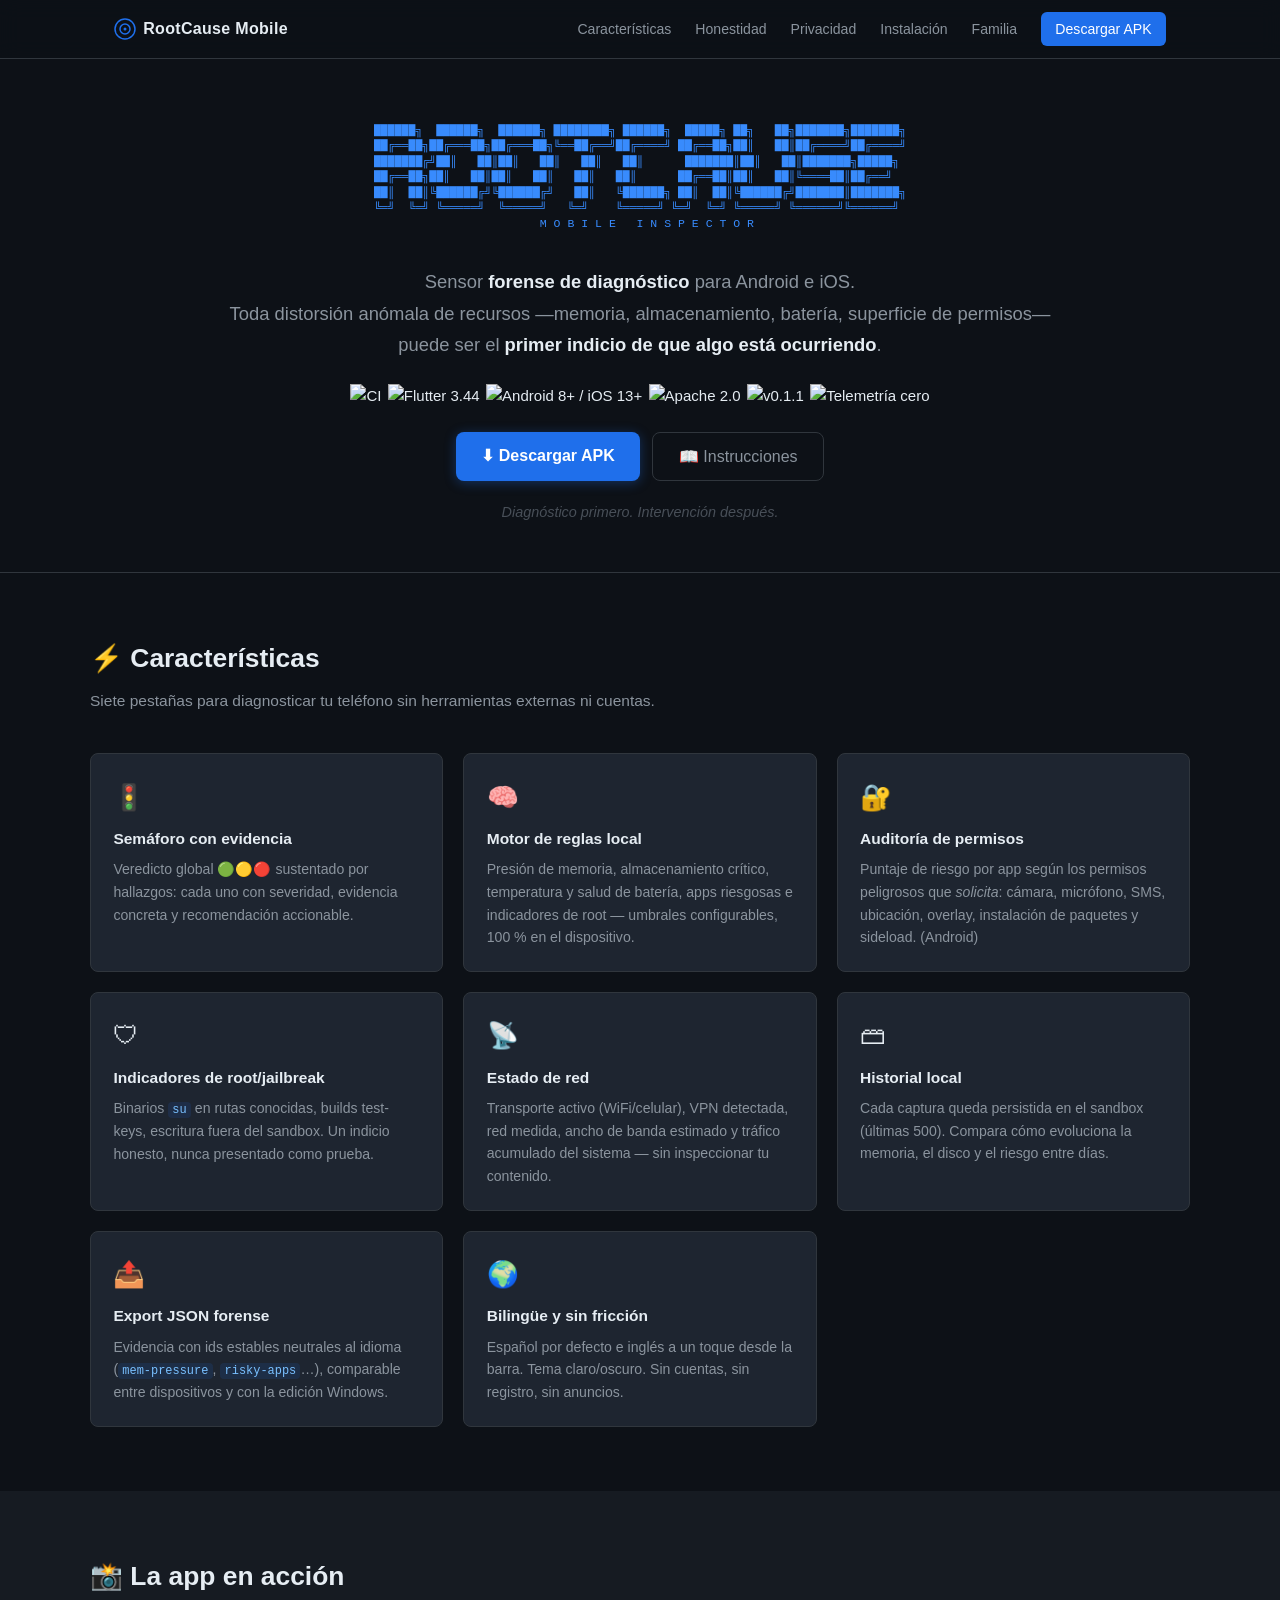
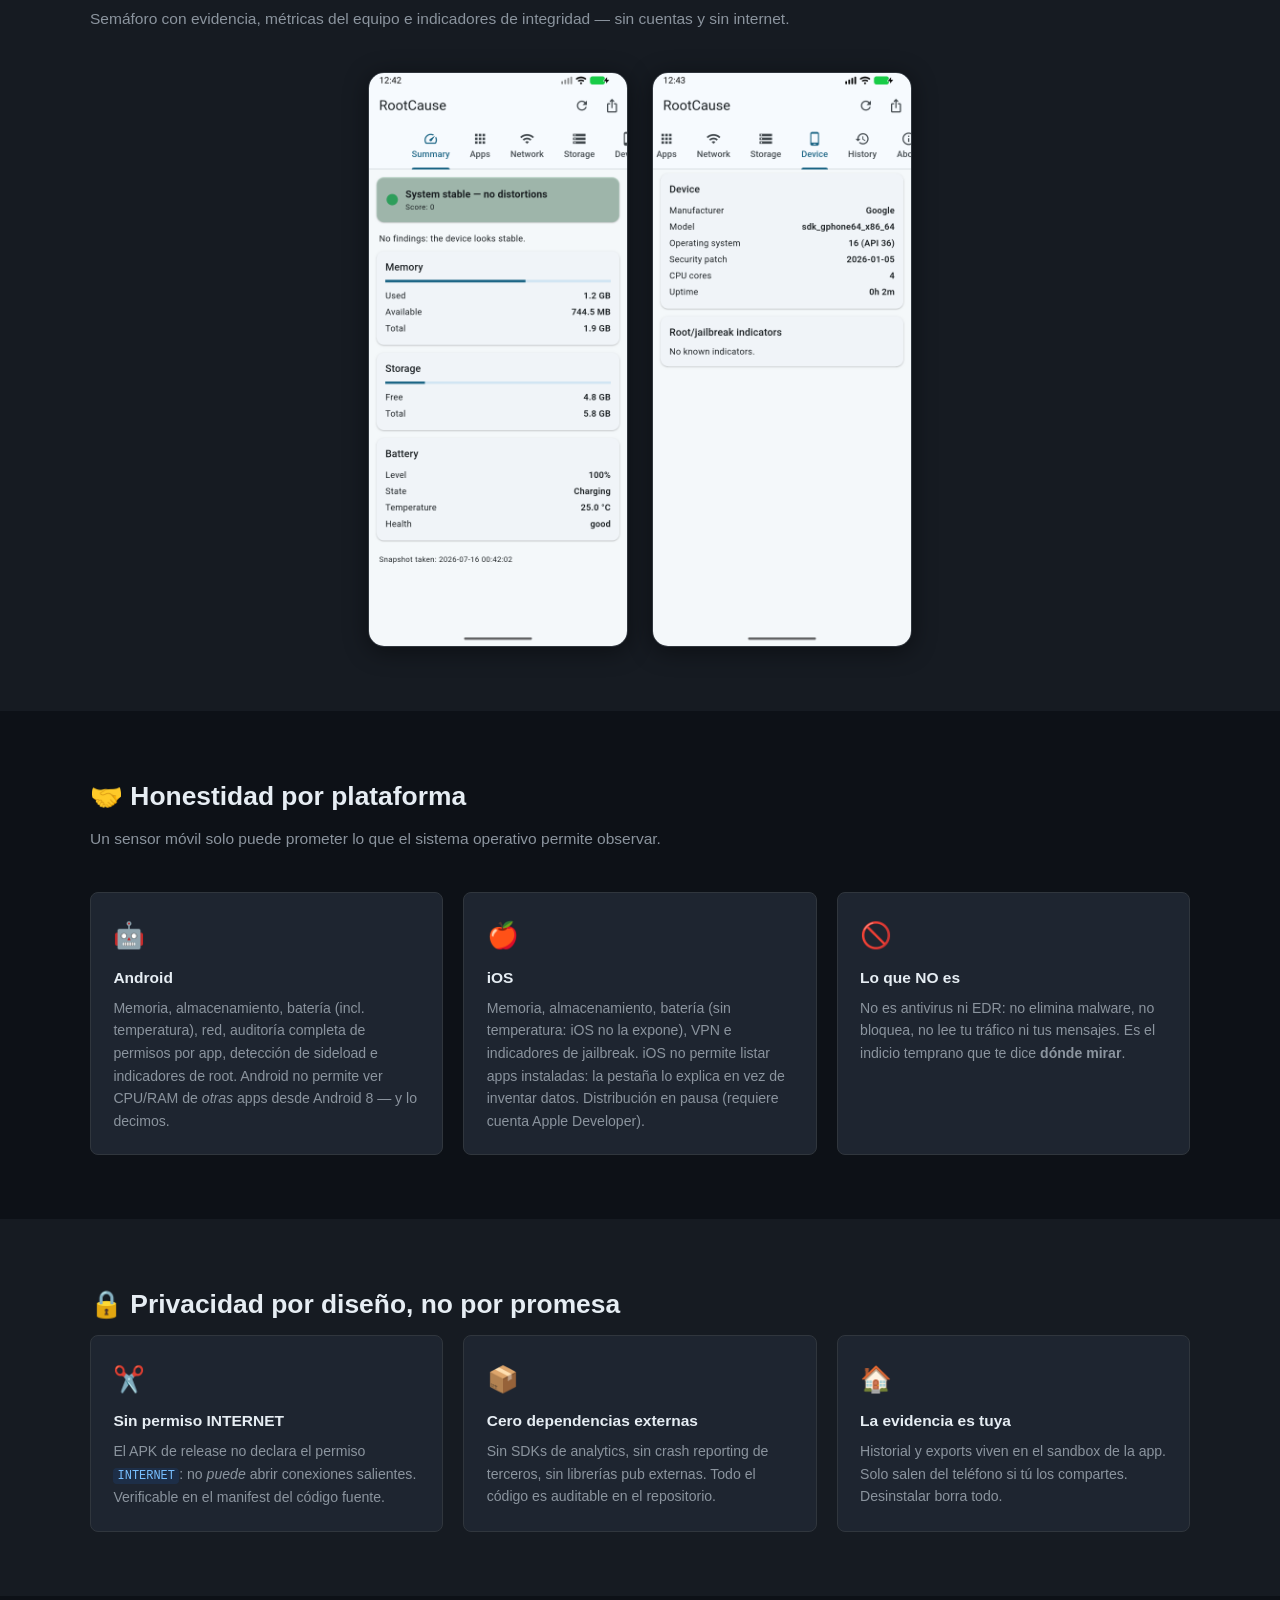
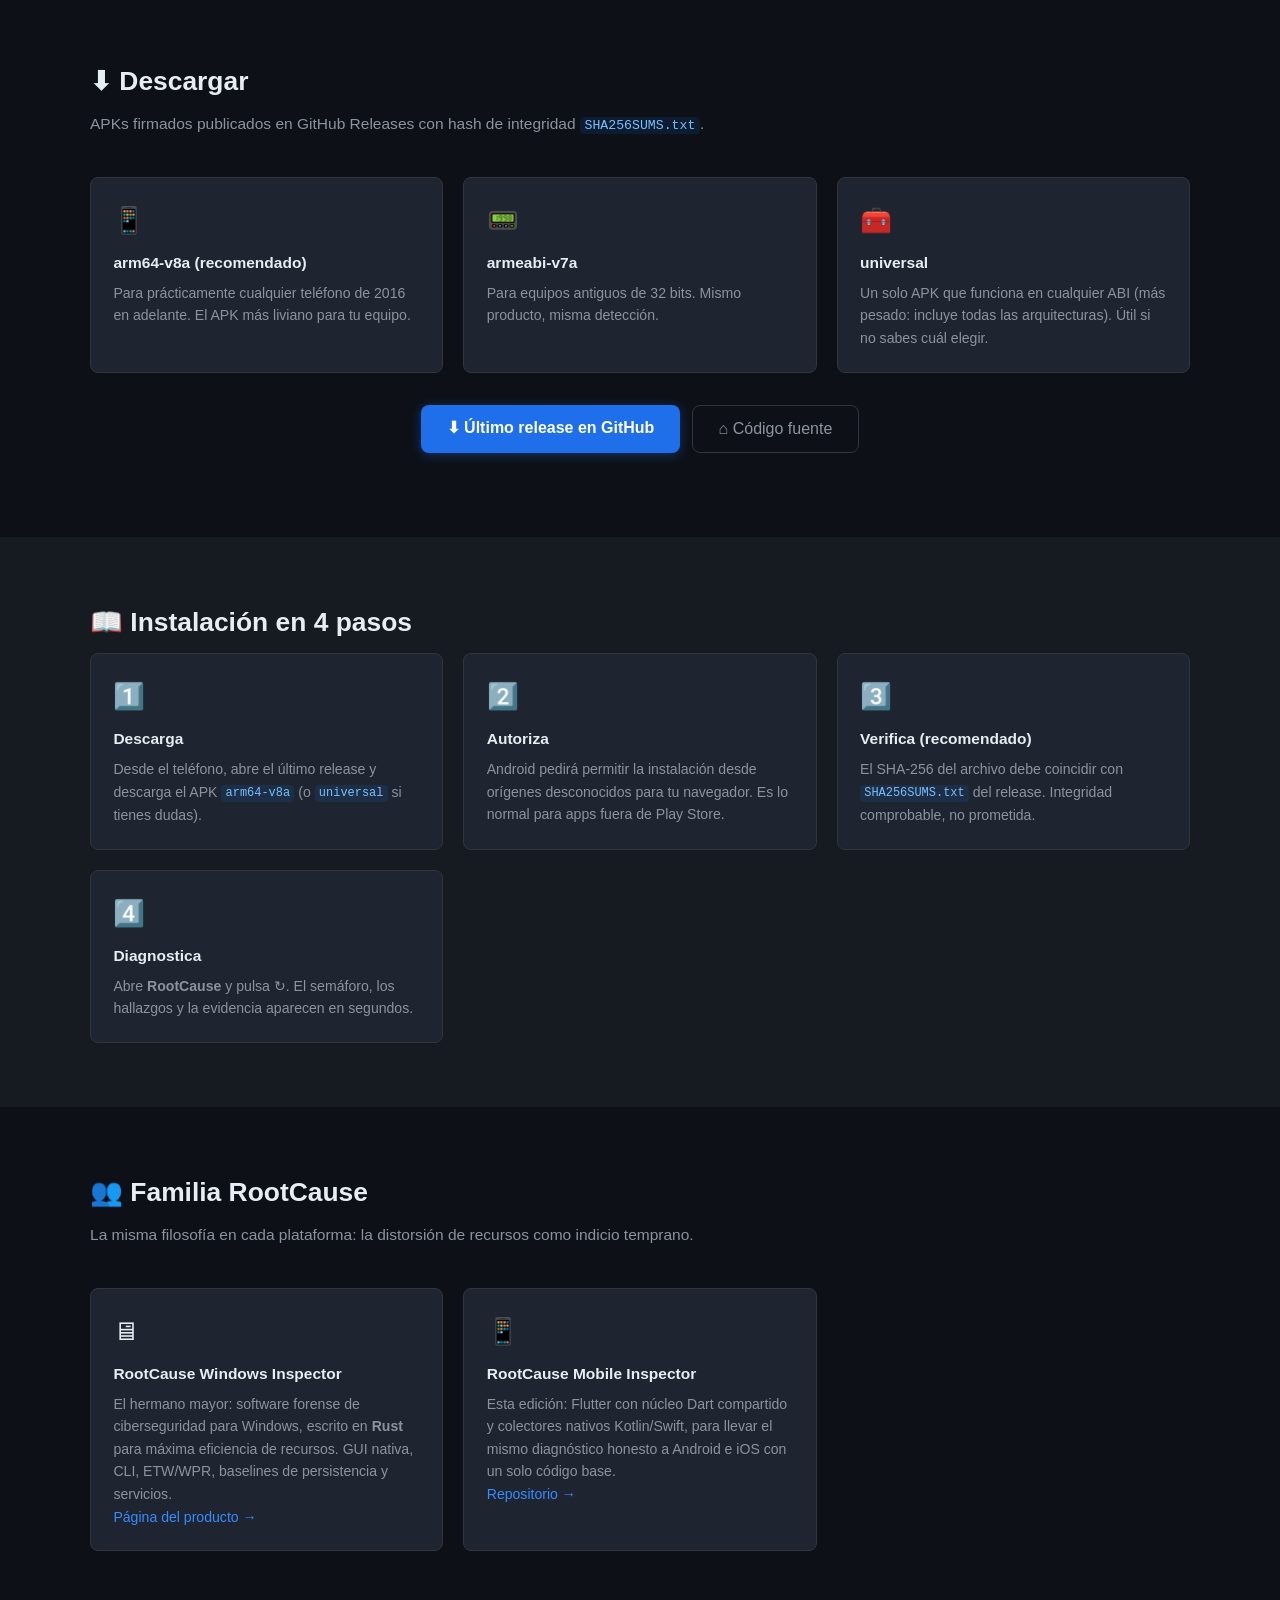
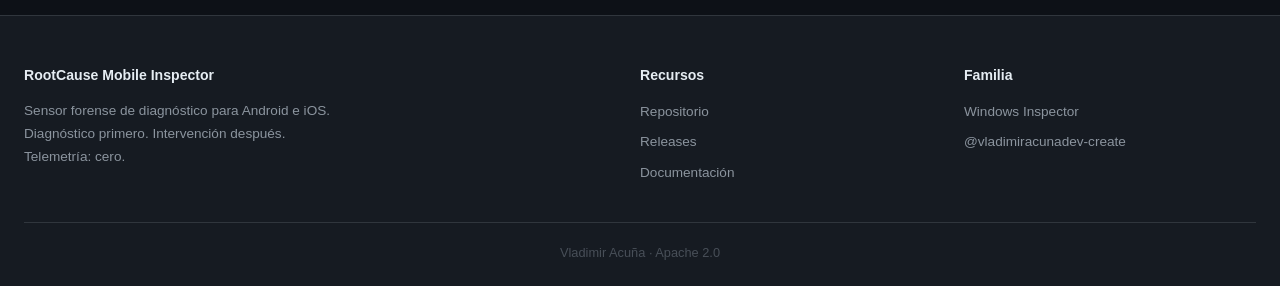
==== landing/index.html @ 504ec708 "Español por defecto con toggle de idioma persistente La app ya no sigue el locale del sistema: arran" ====
<!DOCTYPE html>
<html lang="es">

<head>
  <meta charset="UTF-8" />
  <meta name="viewport" content="width=device-width, initial-scale=1.0" />
  <meta name="description"
    content="RootCause Mobile Inspector — sensor forense de diagnóstico para Android e iOS (Flutter). Toda distorsión anómala de recursos (memoria, almacenamiento, batería, superficie de permisos) puede ser el primer indicio de una amenaza. Telemetría: cero." />
  <meta property="og:title" content="RootCause Mobile Inspector — sensor forense para Android e iOS" />
  <meta property="og:description"
    content="El indicio temprano de que algo ocurre en tu teléfono. Motor de reglas local, auditoría de permisos, evidencia exportable. Telemetría: cero." />
  <meta property="og:type" content="website" />
  <title>RootCause Mobile Inspector</title>
  <link rel="icon" type="image/svg+xml" href="assets/favicon.svg" />
  <link rel="stylesheet" href="assets/style.css" />
</head>

<body>

  <!-- ═══════════════════════════════  NAV  ═══════════════════════════════ -->
  <header class="nav">
    <div class="nav-inner">
      <span class="nav-logo">
        <svg width="22" height="22" viewBox="0 0 22 22" fill="none" aria-hidden="true">
          <circle cx="11" cy="11" r="10" stroke="#1f6feb" stroke-width="1.5" />
          <circle cx="11" cy="11" r="5" stroke="#1f6feb" stroke-width="1.5" />
          <circle cx="11" cy="11" r="1.5" fill="#1f6feb" />
        </svg>
        RootCause Mobile
      </span>
      <nav class="nav-links">
        <a href="#features">Características</a>
        <a href="#honesty">Honestidad</a>
        <a href="#privacy">Privacidad</a>
        <a href="#install">Instalación</a>
        <a href="#family">Familia</a>
        <a href="#download" class="btn-nav">Descargar APK</a>
      </nav>
    </div>
  </header>

  <!-- ═══════════════════════════════  HERO  ══════════════════════════════ -->
  <section class="hero">
    <div class="hero-inner">
      <div class="ascii-block">
        <pre>
██████╗  ██████╗  ██████╗ ████████╗ ██████╗  █████╗ ██╗   ██╗███████╗███████╗
██╔══██╗██╔═══██╗██╔═══██╗╚══██╔══╝██╔════╝ ██╔══██╗██║   ██║██╔════╝██╔════╝
███████╔╝██║   ██║██║   ██║   ██║   ██║      ███████║██║   ██║███████╗█████╗
██╔══██╗██║   ██║██║   ██║   ██║   ██║      ██╔══██║██║   ██║╚════██║██╔══╝
██║  ██║╚██████╔╝╚██████╔╝   ██║   ╚██████╗ ██║  ██║╚██████╔╝███████║███████╗
╚═╝  ╚═╝ ╚═════╝  ╚═════╝   ╚═╝    ╚═════╝ ╚═╝  ╚═╝ ╚═════╝ ╚══════╝╚══════╝
                        M O B I L E   I N S P E C T O R
</pre>
      </div>

      <p class="hero-sub">
        Sensor <strong>forense de diagnóstico</strong> para Android e iOS.<br />
        Toda distorsión anómala de recursos —memoria, almacenamiento, batería, superficie de permisos—<br />
        puede ser el <strong>primer indicio de que algo está ocurriendo</strong>.
      </p>

      <div class="badges">
        <img src="https://github.com/vladimiracunadev-create/rootcause-mobile-inspector/actions/workflows/ci.yml/badge.svg" alt="CI" />
        <img src="https://img.shields.io/badge/Flutter-3.44-blue.svg" alt="Flutter 3.44" />
        <img src="https://img.shields.io/badge/platform-Android%208%2B%20%7C%20iOS%2013%2B-lightgrey.svg" alt="Android 8+ / iOS 13+" />
        <img src="https://img.shields.io/badge/License-Apache%202.0-blue.svg" alt="Apache 2.0" />
        <img src="https://img.shields.io/badge/versión-0.1.1-brightgreen.svg" alt="v0.1.1" />
        <img src="https://img.shields.io/badge/telemetría-cero-success.svg" alt="Telemetría cero" />
      </div>

      <div class="hero-cta">
        <a href="#download" class="btn-primary">⬇ Descargar APK</a>
        <a href="#install" class="btn-ghost">📖 Instrucciones</a>
      </div>

      <p class="hero-tagline"><em>Diagnóstico primero. Intervención después.</em></p>
    </div>
  </section>

  <!-- ═══════════════════════════════  FEATURES  ══════════════════════════ -->
  <section id="features" class="section">
    <div class="container">
      <h2 class="section-title">⚡ Características</h2>
      <p class="section-sub">Siete pestañas para diagnosticar tu teléfono sin herramientas externas ni cuentas.</p>

      <div class="feature-grid">

        <div class="feature-card">
          <div class="feature-icon">🚦</div>
          <h3>Semáforo con evidencia</h3>
          <p>Veredicto global 🟢🟡🔴 sustentado por hallazgos: cada uno con severidad, evidencia concreta y
            recomendación accionable.</p>
        </div>

        <div class="feature-card">
          <div class="feature-icon">🧠</div>
          <h3>Motor de reglas local</h3>
          <p>Presión de memoria, almacenamiento crítico, temperatura y salud de batería, apps riesgosas e indicadores
            de root — umbrales configurables, 100 % en el dispositivo.</p>
        </div>

        <div class="feature-card">
          <div class="feature-icon">🔐</div>
          <h3>Auditoría de permisos</h3>
          <p>Puntaje de riesgo por app según los permisos peligrosos que <em>solicita</em>: cámara, micrófono, SMS,
            ubicación, overlay, instalación de paquetes y sideload. (Android)</p>
        </div>

        <div class="feature-card">
          <div class="feature-icon">🛡</div>
          <h3>Indicadores de root/jailbreak</h3>
          <p>Binarios <code>su</code> en rutas conocidas, builds test-keys, escritura fuera del sandbox. Un indicio
            honesto, nunca presentado como prueba.</p>
        </div>

        <div class="feature-card">
          <div class="feature-icon">📡</div>
          <h3>Estado de red</h3>
          <p>Transporte activo (WiFi/celular), VPN detectada, red medida, ancho de banda estimado y tráfico acumulado
            del sistema — sin inspeccionar tu contenido.</p>
        </div>

        <div class="feature-card">
          <div class="feature-icon">🗃</div>
          <h3>Historial local</h3>
          <p>Cada captura queda persistida en el sandbox (últimas 500). Compara cómo evoluciona la memoria, el disco y
            el riesgo entre días.</p>
        </div>

        <div class="feature-card">
          <div class="feature-icon">📤</div>
          <h3>Export JSON forense</h3>
          <p>Evidencia con ids estables neutrales al idioma (<code>mem-pressure</code>, <code>risky-apps</code>…),
            comparable entre dispositivos y con la edición Windows.</p>
        </div>

        <div class="feature-card">
          <div class="feature-icon">🌍</div>
          <h3>Bilingüe y sin fricción</h3>
          <p>Español por defecto e inglés a un toque desde la barra. Tema claro/oscuro. Sin cuentas, sin registro, sin anuncios.</p>
        </div>

      </div>
    </div>
  </section>

  <!-- ═══════════════════════════════  SCREENSHOTS  ═══════════════════════ -->
  <section id="screens" class="section section-alt">
    <div class="container">
      <h2 class="section-title">📸 La app en acción</h2>
      <p class="section-sub">Semáforo con evidencia, métricas del equipo e indicadores de integridad — sin cuentas y
        sin internet.</p>
      <div style="display:flex; gap:1.5rem; justify-content:center; flex-wrap:wrap;">
        <img src="assets/resumen.png" alt="Pestaña Resumen: semáforo verde, memoria, almacenamiento y batería"
          style="width:260px; max-width:90vw; border-radius:16px; border:1px solid var(--border); box-shadow:var(--shadow);" />
        <img src="assets/dispositivo.png"
          alt="Pestaña Dispositivo: hardware, parche de seguridad e indicadores de root"
          style="width:260px; max-width:90vw; border-radius:16px; border:1px solid var(--border); box-shadow:var(--shadow);" />
      </div>
    </div>
  </section>

  <!-- ═══════════════════════════════  HONESTY  ═══════════════════════════ -->
  <section id="honesty" class="section">
    <div class="container">
      <h2 class="section-title">🤝 Honestidad por plataforma</h2>
      <p class="section-sub">Un sensor móvil solo puede prometer lo que el sistema operativo permite observar.</p>

      <div class="feature-grid">
        <div class="feature-card">
          <div class="feature-icon">🤖</div>
          <h3>Android</h3>
          <p>Memoria, almacenamiento, batería (incl. temperatura), red, auditoría completa de permisos por app,
            detección de sideload e indicadores de root. Android no permite ver CPU/RAM de <em>otras</em> apps desde
            Android 8 — y lo decimos.</p>
        </div>
        <div class="feature-card">
          <div class="feature-icon">🍎</div>
          <h3>iOS</h3>
          <p>Memoria, almacenamiento, batería (sin temperatura: iOS no la expone), VPN e indicadores de jailbreak. iOS
            no permite listar apps instaladas: la pestaña lo explica en vez de inventar datos. Distribución en pausa
            (requiere cuenta Apple Developer).</p>
        </div>
        <div class="feature-card">
          <div class="feature-icon">🚫</div>
          <h3>Lo que NO es</h3>
          <p>No es antivirus ni EDR: no elimina malware, no bloquea, no lee tu tráfico ni tus mensajes. Es el indicio
            temprano que te dice <strong>dónde mirar</strong>.</p>
        </div>
      </div>
    </div>
  </section>

  <!-- ═══════════════════════════════  PRIVACY  ═══════════════════════════ -->
  <section id="privacy" class="section section-alt">
    <div class="container">
      <h2 class="section-title">🔒 Privacidad por diseño, no por promesa</h2>
      <div class="feature-grid">
        <div class="feature-card">
          <div class="feature-icon">✂️</div>
          <h3>Sin permiso INTERNET</h3>
          <p>El APK de release no declara el permiso <code>INTERNET</code>: no <em>puede</em> abrir conexiones
            salientes. Verificable en el manifest del código fuente.</p>
        </div>
        <div class="feature-card">
          <div class="feature-icon">📦</div>
          <h3>Cero dependencias externas</h3>
          <p>Sin SDKs de analytics, sin crash reporting de terceros, sin librerías pub externas. Todo el código es
            auditable en el repositorio.</p>
        </div>
        <div class="feature-card">
          <div class="feature-icon">🏠</div>
          <h3>La evidencia es tuya</h3>
          <p>Historial y exports viven en el sandbox de la app. Solo salen del teléfono si tú los compartes.
            Desinstalar borra todo.</p>
        </div>
      </div>
    </div>
  </section>

  <!-- ═══════════════════════════════  DOWNLOAD  ══════════════════════════ -->
  <section id="download" class="section">
    <div class="container">
      <h2 class="section-title">⬇ Descargar</h2>
      <p class="section-sub">
        APKs firmados publicados en GitHub Releases con hash de integridad <code>SHA256SUMS.txt</code>.
      </p>

      <div class="feature-grid">
        <div class="feature-card">
          <div class="feature-icon">📱</div>
          <h3>arm64-v8a (recomendado)</h3>
          <p>Para prácticamente cualquier teléfono de 2016 en adelante. El APK más liviano para tu equipo.</p>
        </div>
        <div class="feature-card">
          <div class="feature-icon">📟</div>
          <h3>armeabi-v7a</h3>
          <p>Para equipos antiguos de 32 bits. Mismo producto, misma detección.</p>
        </div>
        <div class="feature-card">
          <div class="feature-icon">🧰</div>
          <h3>universal</h3>
          <p>Un solo APK que funciona en cualquier ABI (más pesado: incluye todas las arquitecturas). Útil si no sabes
            cuál elegir.</p>
        </div>
      </div>

      <div class="hero-cta" style="margin-top:2rem">
        <a class="btn-primary"
          href="https://github.com/vladimiracunadev-create/rootcause-mobile-inspector/releases/latest">⬇ Último
          release en GitHub</a>
        <a class="btn-ghost"
          href="https://github.com/vladimiracunadev-create/rootcause-mobile-inspector">⌂ Código fuente</a>
      </div>
    </div>
  </section>

  <!-- ═══════════════════════════════  INSTALL  ═══════════════════════════ -->
  <section id="install" class="section section-alt">
    <div class="container">
      <h2 class="section-title">📖 Instalación en 4 pasos</h2>
      <div class="feature-grid">
        <div class="feature-card">
          <div class="feature-icon">1️⃣</div>
          <h3>Descarga</h3>
          <p>Desde el teléfono, abre el último release y descarga el APK <code>arm64-v8a</code> (o
            <code>universal</code> si tienes dudas).</p>
        </div>
        <div class="feature-card">
          <div class="feature-icon">2️⃣</div>
          <h3>Autoriza</h3>
          <p>Android pedirá permitir la instalación desde orígenes desconocidos para tu navegador. Es lo normal para
            apps fuera de Play Store.</p>
        </div>
        <div class="feature-card">
          <div class="feature-icon">3️⃣</div>
          <h3>Verifica (recomendado)</h3>
          <p>El SHA-256 del archivo debe coincidir con <code>SHA256SUMS.txt</code> del release. Integridad
            comprobable, no prometida.</p>
        </div>
        <div class="feature-card">
          <div class="feature-icon">4️⃣</div>
          <h3>Diagnostica</h3>
          <p>Abre <strong>RootCause</strong> y pulsa ↻. El semáforo, los hallazgos y la evidencia aparecen en
            segundos.</p>
        </div>
      </div>
    </div>
  </section>

  <!-- ═══════════════════════════════  FAMILY  ════════════════════════════ -->
  <section id="family" class="section">
    <div class="container">
      <h2 class="section-title">👥 Familia RootCause</h2>
      <p class="section-sub">La misma filosofía en cada plataforma: la distorsión de recursos como indicio temprano.</p>
      <div class="feature-grid">
        <div class="feature-card">
          <div class="feature-icon">🖥</div>
          <h3>RootCause Windows Inspector</h3>
          <p>El hermano mayor: software forense de ciberseguridad para Windows, escrito en <strong>Rust</strong> para
            máxima eficiencia de recursos. GUI nativa, CLI, ETW/WPR, baselines de persistencia y servicios.<br />
            <a href="https://vladimiracunadev-create.github.io/rootcause-windows-inspector/">Página del producto →</a>
          </p>
        </div>
        <div class="feature-card">
          <div class="feature-icon">📱</div>
          <h3>RootCause Mobile Inspector</h3>
          <p>Esta edición: Flutter con núcleo Dart compartido y colectores nativos Kotlin/Swift, para llevar el mismo
            diagnóstico honesto a Android e iOS con un solo código base.<br />
            <a href="https://github.com/vladimiracunadev-create/rootcause-mobile-inspector">Repositorio →</a>
          </p>
        </div>
      </div>
    </div>
  </section>

  <!-- ═══════════════════════════════  FOOTER  ════════════════════════════ -->
  <footer class="footer">
    <div class="footer-inner">
      <div class="footer-col">
        <h4>RootCause Mobile Inspector</h4>
        <p>Sensor forense de diagnóstico para Android e iOS.<br />
          Diagnóstico primero. Intervención después.<br />
          Telemetría: cero.</p>
      </div>
      <div class="footer-col">
        <h4>Recursos</h4>
        <ul>
          <li><a href="https://github.com/vladimiracunadev-create/rootcause-mobile-inspector">Repositorio</a></li>
          <li><a
              href="https://github.com/vladimiracunadev-create/rootcause-mobile-inspector/releases/latest">Releases</a>
          </li>
          <li><a
              href="https://github.com/vladimiracunadev-create/rootcause-mobile-inspector/tree/main/docs">Documentación</a>
          </li>
        </ul>
      </div>
      <div class="footer-col">
        <h4>Familia</h4>
        <ul>
          <li><a href="https://vladimiracunadev-create.github.io/rootcause-windows-inspector/">Windows Inspector</a>
          </li>
          <li><a href="https://github.com/vladimiracunadev-create">@vladimiracunadev-create</a></li>
        </ul>
      </div>
    </div>
    <div class="footer-bottom">
      <p>Vladimir Acuña · Apache 2.0</p>
    </div>
  </footer>

</body>

</html>
---- landing/assets/style.css ----
/* ═══════════════════════════════════════════════════════════
   RootCause Windows Inspector — Landing Page
   Dark theme. Monospace accents. No dependencies.
   ═══════════════════════════════════════════════════════════ */

*, *::before, *::after { box-sizing: border-box; margin: 0; padding: 0; }

:root {
  --bg:       #0d1117;
  --bg-alt:   #161b22;
  --bg-card:  #1e2530;
  --border:   #30363d;
  --accent:   #1f6feb;
  --accent-h: #388bfd;
  --green:    #3fb950;
  --yellow:   #d29922;
  --red:      #f85149;
  --txt:      #e6edf3;
  --txt-sec:  #8b949e;
  --txt-mut:  #484f58;
  --mono:     'Cascadia Code', 'Fira Code', 'Consolas', monospace;
  --sans:     -apple-system, BlinkMacSystemFont, 'Segoe UI', Helvetica, Arial, sans-serif;
  --radius:   8px;
  --shadow:   0 4px 24px rgba(0,0,0,.45);
}

html { scroll-behavior: smooth; }

body {
  background: var(--bg);
  color: var(--txt);
  font-family: var(--sans);
  font-size: 15px;
  line-height: 1.6;
  -webkit-font-smoothing: antialiased;
}

a { color: var(--accent-h); text-decoration: none; }
a:hover { text-decoration: underline; }

code {
  font-family: var(--mono);
  font-size: .85em;
  background: rgba(31,111,235,.12);
  color: #79c0ff;
  padding: .1em .35em;
  border-radius: 4px;
}

pre {
  font-family: var(--mono);
  font-size: .82em;
  line-height: 1.55;
  overflow-x: auto;
}

pre code {
  background: none;
  color: inherit;
  padding: 0;
  font-size: inherit;
}

/* ── nav ──────────────────────────────────────────────── */
.nav {
  position: sticky;
  top: 0;
  z-index: 100;
  background: rgba(13,17,23,.92);
  backdrop-filter: blur(10px);
  border-bottom: 1px solid var(--border);
}

.nav-inner {
  max-width: 1100px;
  margin: 0 auto;
  padding: .75rem 1.5rem;
  display: flex;
  align-items: center;
  justify-content: space-between;
  gap: 1rem;
}

.nav-logo {
  display: flex;
  align-items: center;
  gap: .45rem;
  font-weight: 700;
  font-size: 1rem;
  color: var(--txt);
  letter-spacing: .02em;
  white-space: nowrap;
}

.nav-links {
  display: flex;
  align-items: center;
  gap: 1.5rem;
  flex-wrap: wrap;
}

.nav-links a {
  color: var(--txt-sec);
  font-size: .88rem;
  font-weight: 500;
  transition: color .15s;
}
.nav-links a:hover { color: var(--txt); text-decoration: none; }

.btn-nav {
  background: var(--accent);
  color: #fff !important;
  padding: .35rem .9rem;
  border-radius: 6px;
  font-size: .85rem;
  transition: background .15s;
}
.btn-nav:hover { background: var(--accent-h) !important; text-decoration: none !important; }

/* ── hero ─────────────────────────────────────────────── */
.hero {
  background: var(--bg);
  padding: 4rem 1.5rem 3rem;
  text-align: center;
  border-bottom: 1px solid var(--border);
}

.hero-inner { max-width: 900px; margin: 0 auto; }

.ascii-block {
  display: inline-block;
  text-align: left;
  margin-bottom: 1.75rem;
  overflow-x: auto;
  max-width: 100%;
}

.ascii-block pre {
  color: var(--accent-h);
  font-family: var(--mono);
  font-size: clamp(.45rem, 1.1vw, .72rem);
  line-height: 1.35;
  white-space: pre;
}

.hero-sub {
  font-size: 1.15rem;
  color: var(--txt-sec);
  margin-bottom: 1.5rem;
  line-height: 1.7;
}
.hero-sub strong { color: var(--txt); }

.badges {
  display: flex;
  flex-wrap: wrap;
  justify-content: center;
  gap: .4rem;
  margin-bottom: 1.75rem;
}
.badges img { height: 20px; }

.hero-cta {
  display: flex;
  flex-wrap: wrap;
  gap: .75rem;
  justify-content: center;
  margin-bottom: 1.25rem;
}

.btn-primary {
  background: var(--accent);
  color: #fff;
  padding: .65rem 1.6rem;
  border-radius: 8px;
  font-weight: 600;
  font-size: 1rem;
  transition: background .15s, transform .1s;
  box-shadow: 0 2px 12px rgba(31,111,235,.35);
}
.btn-primary:hover { background: var(--accent-h); text-decoration: none; transform: translateY(-1px); }

.btn-ghost {
  border: 1px solid var(--border);
  color: var(--txt-sec);
  padding: .65rem 1.6rem;
  border-radius: 8px;
  font-weight: 500;
  font-size: 1rem;
  transition: border-color .15s, color .15s;
}
.btn-ghost:hover { border-color: var(--accent); color: var(--txt); text-decoration: none; }

.hero-tagline {
  color: var(--txt-mut);
  font-size: .9rem;
}

/* ── layout ───────────────────────────────────────────── */
.section        { padding: 4rem 1.5rem; }
.section-alt    { background: var(--bg-alt); }

.container      { max-width: 1100px; margin: 0 auto; }

.section-title {
  font-size: 1.65rem;
  font-weight: 700;
  margin-bottom: .6rem;
  color: var(--txt);
}
.section-sub {
  color: var(--txt-sec);
  margin-bottom: 2.5rem;
  font-size: .97rem;
}

/* ── feature grid ─────────────────────────────────────── */
.feature-grid {
  display: grid;
  grid-template-columns: repeat(auto-fill, minmax(270px, 1fr));
  gap: 1.25rem;
}

.feature-card {
  background: var(--bg-card);
  border: 1px solid var(--border);
  border-radius: var(--radius);
  padding: 1.4rem;
  transition: border-color .2s, transform .15s;
}
.feature-card:hover { border-color: var(--accent); transform: translateY(-2px); }

.feature-icon { font-size: 1.6rem; margin-bottom: .6rem; }

.feature-card h3 {
  font-size: .97rem;
  font-weight: 700;
  margin-bottom: .4rem;
  color: var(--txt);
}
.feature-card p { font-size: .88rem; color: var(--txt-sec); }

/* ── table ────────────────────────────────────────────── */
.table-wrap { overflow-x: auto; }

table {
  width: 100%;
  border-collapse: collapse;
  font-size: .88rem;
}
th {
  background: var(--bg-card);
  color: var(--txt-sec);
  text-align: left;
  padding: .65rem 1rem;
  border-bottom: 2px solid var(--border);
  font-weight: 600;
}
td {
  padding: .6rem 1rem;
  border-bottom: 1px solid var(--border);
  color: var(--txt-sec);
  vertical-align: top;
}
tr:hover td { background: rgba(255,255,255,.025); }
td:first-child code { color: var(--txt); }

/* ── requirements ─────────────────────────────────────── */
.req-grid {
  display: grid;
  grid-template-columns: repeat(auto-fill, minmax(280px, 1fr));
  gap: 1.25rem;
}

.req-card {
  background: var(--bg-card);
  border: 1px solid var(--border);
  border-radius: var(--radius);
  padding: 1.4rem;
}
.req-card h3 { font-size: .97rem; font-weight: 700; margin-bottom: .75rem; color: var(--txt); }
.req-card ul  { list-style: none; }
.req-card li  { padding: .3rem 0; font-size: .88rem; color: var(--txt-sec); }
.req-card li::before { content: '▸ '; color: var(--accent); }

/* ── install ──────────────────────────────────────────── */
.install-tabs { display: flex; flex-direction: column; gap: 1.5rem; }

.install-block {
  background: var(--bg-card);
  border: 1px solid var(--border);
  border-radius: var(--radius);
  padding: 1.5rem;
}
.install-block h3 { font-size: .97rem; font-weight: 700; margin-bottom: .9rem; color: var(--txt); }

.install-block pre {
  background: #010409;
  border: 1px solid var(--border);
  border-radius: 6px;
  padding: 1rem 1.2rem;
  color: var(--txt-sec);
  margin-bottom: .75rem;
}
.install-block .shell { color: #79c0ff; }
.install-note { font-size: .83rem; color: var(--txt-mut); }

/* ── cli ──────────────────────────────────────────────── */
.cli-grid {
  display: grid;
  grid-template-columns: repeat(auto-fill, minmax(310px, 1fr));
  gap: .75rem;
  margin-bottom: 2.5rem;
}

.cli-entry {
  display: flex;
  flex-direction: column;
  gap: .25rem;
  background: var(--bg-card);
  border: 1px solid var(--border);
  border-radius: var(--radius);
  padding: .9rem 1rem;
}
.cli-entry code { font-size: .82rem; color: #79c0ff; background: none; padding: 0; }
.cli-entry span { font-size: .83rem; color: var(--txt-sec); }

.terminal-demo {
  background: #010409;
  border: 1px solid var(--border);
  border-radius: var(--radius);
  padding: 1.25rem 1.5rem;
  overflow-x: auto;
}
.terminal-demo pre { color: var(--txt-sec); font-size: .82rem; }
.t-prompt { color: var(--green); font-weight: 700; }
.t-box    { color: #79c0ff; }

/* ── keyboard ─────────────────────────────────────────── */
.kbd-grid {
  display: grid;
  grid-template-columns: repeat(auto-fill, minmax(240px, 1fr));
  gap: .75rem;
}
.kbd-entry {
  display: flex;
  align-items: center;
  gap: .6rem;
  background: var(--bg-card);
  border: 1px solid var(--border);
  border-radius: var(--radius);
  padding: .7rem 1rem;
  font-size: .88rem;
}
.kbd-entry span { color: var(--txt-sec); }

kbd {
  display: inline-block;
  background: var(--bg-alt);
  border: 1px solid var(--border);
  border-bottom: 2px solid var(--border);
  border-radius: 4px;
  padding: .1em .45em;
  font-family: var(--mono);
  font-size: .78em;
  color: var(--txt);
  white-space: nowrap;
}

/* ── download ─────────────────────────────────────────── */
.download-section { text-align: center; }

.download-grid {
  display: grid;
  grid-template-columns: repeat(auto-fill, minmax(260px, 1fr));
  gap: 1.25rem;
  margin-bottom: 1.5rem;
  text-align: left;
}

.download-card {
  background: var(--bg-card);
  border: 1px solid var(--border);
  border-radius: var(--radius);
  padding: 1.5rem;
  position: relative;
  display: flex;
  flex-direction: column;
  gap: .75rem;
}
.download-card.primary { border-color: var(--accent); }

.dl-badge {
  position: absolute;
  top: -1px; right: 1rem;
  background: var(--accent);
  color: #fff;
  font-size: .72rem;
  font-weight: 700;
  padding: .2em .7em;
  border-radius: 0 0 6px 6px;
  letter-spacing: .04em;
  text-transform: uppercase;
}

.download-card h3 { font-size: .97rem; font-weight: 700; color: var(--txt); }
.download-card p  { font-size: .87rem; color: var(--txt-sec); flex: 1; }
.dl-meta          { font-size: .78rem; color: var(--txt-mut) !important; }

.btn-download {
  display: inline-block;
  background: var(--accent);
  color: #fff;
  padding: .55rem 1.2rem;
  border-radius: 6px;
  font-weight: 600;
  font-size: .88rem;
  text-align: center;
  transition: background .15s;
}
.btn-download:hover { background: var(--accent-h); text-decoration: none; }

.btn-download-ghost {
  display: inline-block;
  border: 1px solid var(--border);
  color: var(--txt-sec);
  padding: .55rem 1.2rem;
  border-radius: 6px;
  font-size: .88rem;
  text-align: center;
  transition: border-color .15s, color .15s;
}
.btn-download-ghost:hover { border-color: var(--accent); color: var(--txt); text-decoration: none; }

.download-note {
  font-size: .83rem;
  color: var(--txt-mut);
  max-width: 600px;
  margin: 0 auto;
}

/* ── footer ───────────────────────────────────────────── */
.footer {
  background: var(--bg-alt);
  border-top: 1px solid var(--border);
  padding: 3rem 1.5rem 1.5rem;
}

.footer-inner {
  display: grid;
  grid-template-columns: 2fr 1fr 1fr;
  gap: 2rem;
  margin-bottom: 2rem;
}

.footer-col p   { font-size: .85rem; color: var(--txt-sec); margin-top: .6rem; line-height: 1.7; }
.footer-col h4  { font-size: .88rem; font-weight: 700; color: var(--txt); margin-bottom: .75rem; }
.footer-col ul  { list-style: none; }
.footer-col li  { margin-bottom: .4rem; }
.footer-col li a { font-size: .85rem; color: var(--txt-sec); }
.footer-col li a:hover { color: var(--accent-h); }

.footer-bottom {
  border-top: 1px solid var(--border);
  padding-top: 1.25rem;
  text-align: center;
}
.footer-bottom p { font-size: .8rem; color: var(--txt-mut); }
.footer-bottom a { color: var(--txt-sec); }

/* ── responsive ───────────────────────────────────────── */
@media (max-width: 700px) {
  .nav-links { gap: .9rem; }
  .nav-links a:not(.btn-nav) { display: none; }
  .hero { padding: 2.5rem 1rem 2rem; }
  .ascii-block pre { font-size: .38rem; }
  .footer-inner { grid-template-columns: 1fr; gap: 1.5rem; }
  .section { padding: 2.5rem 1rem; }
}
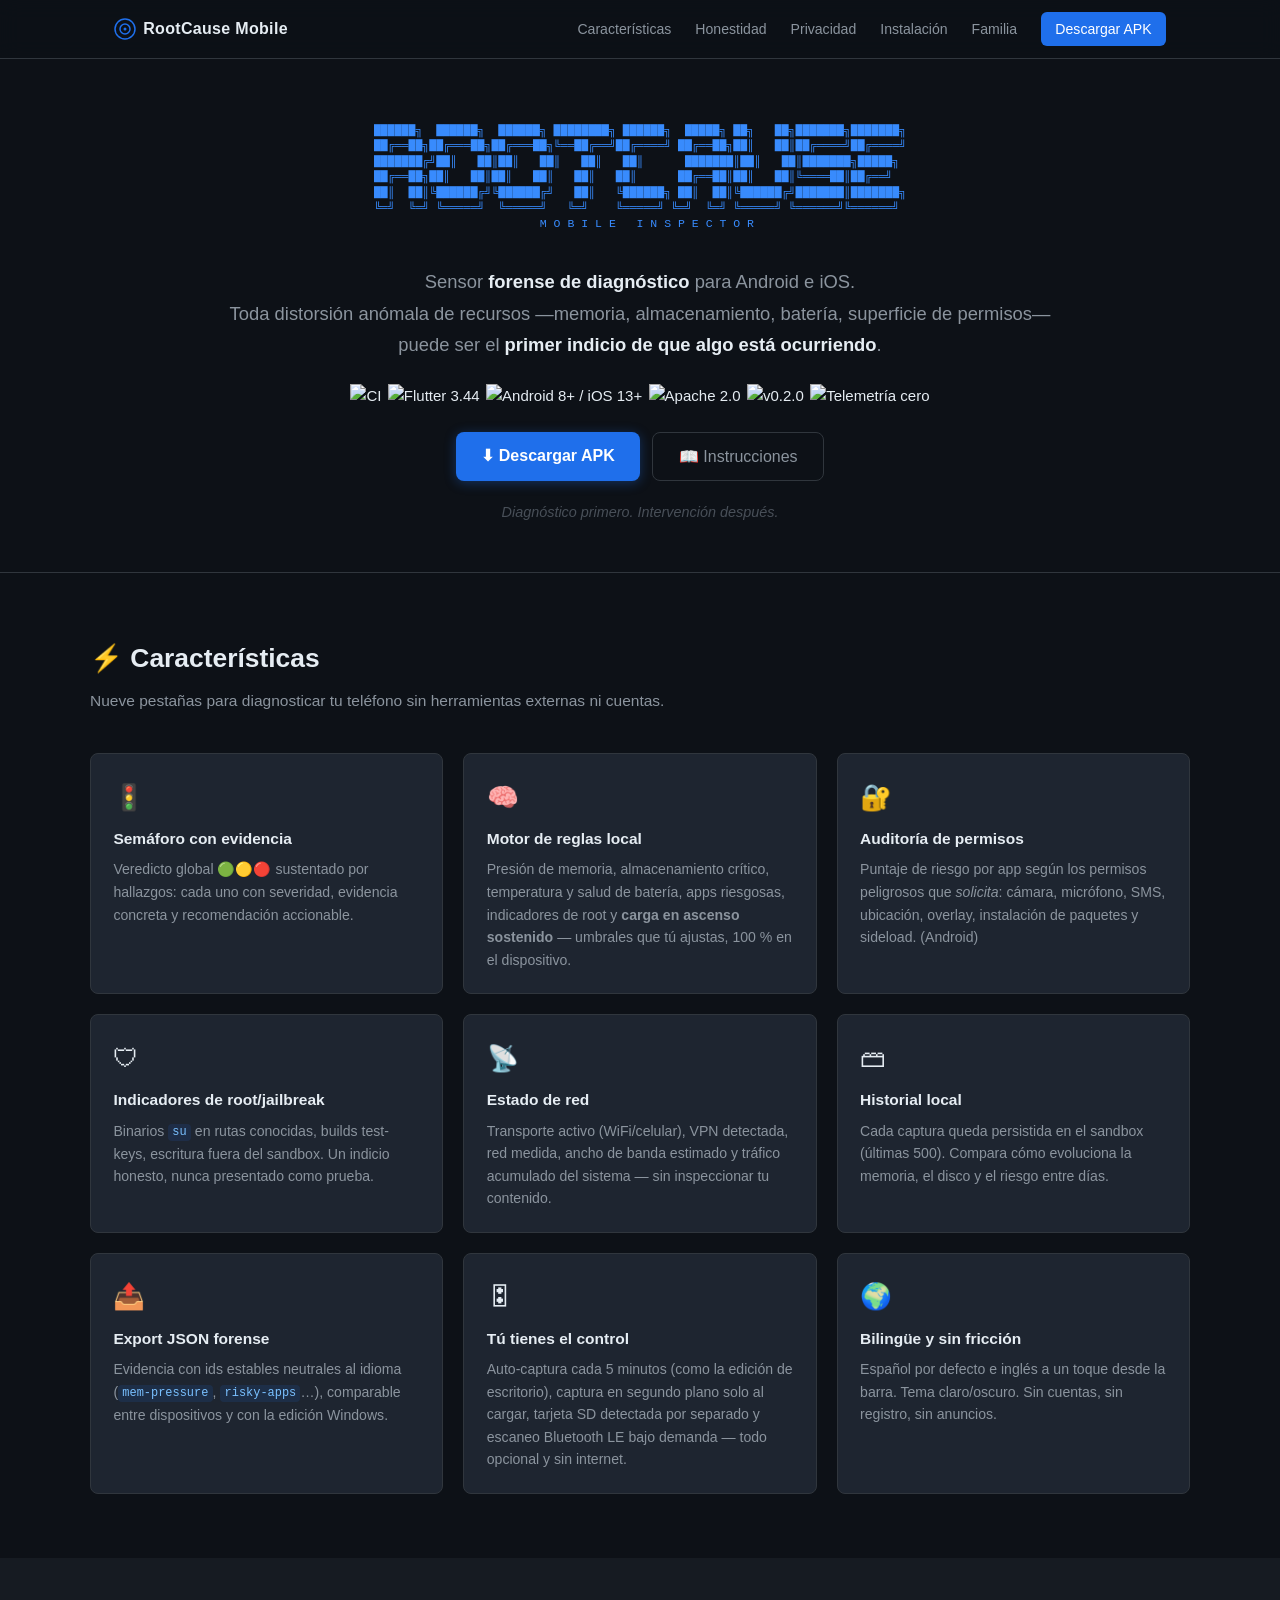
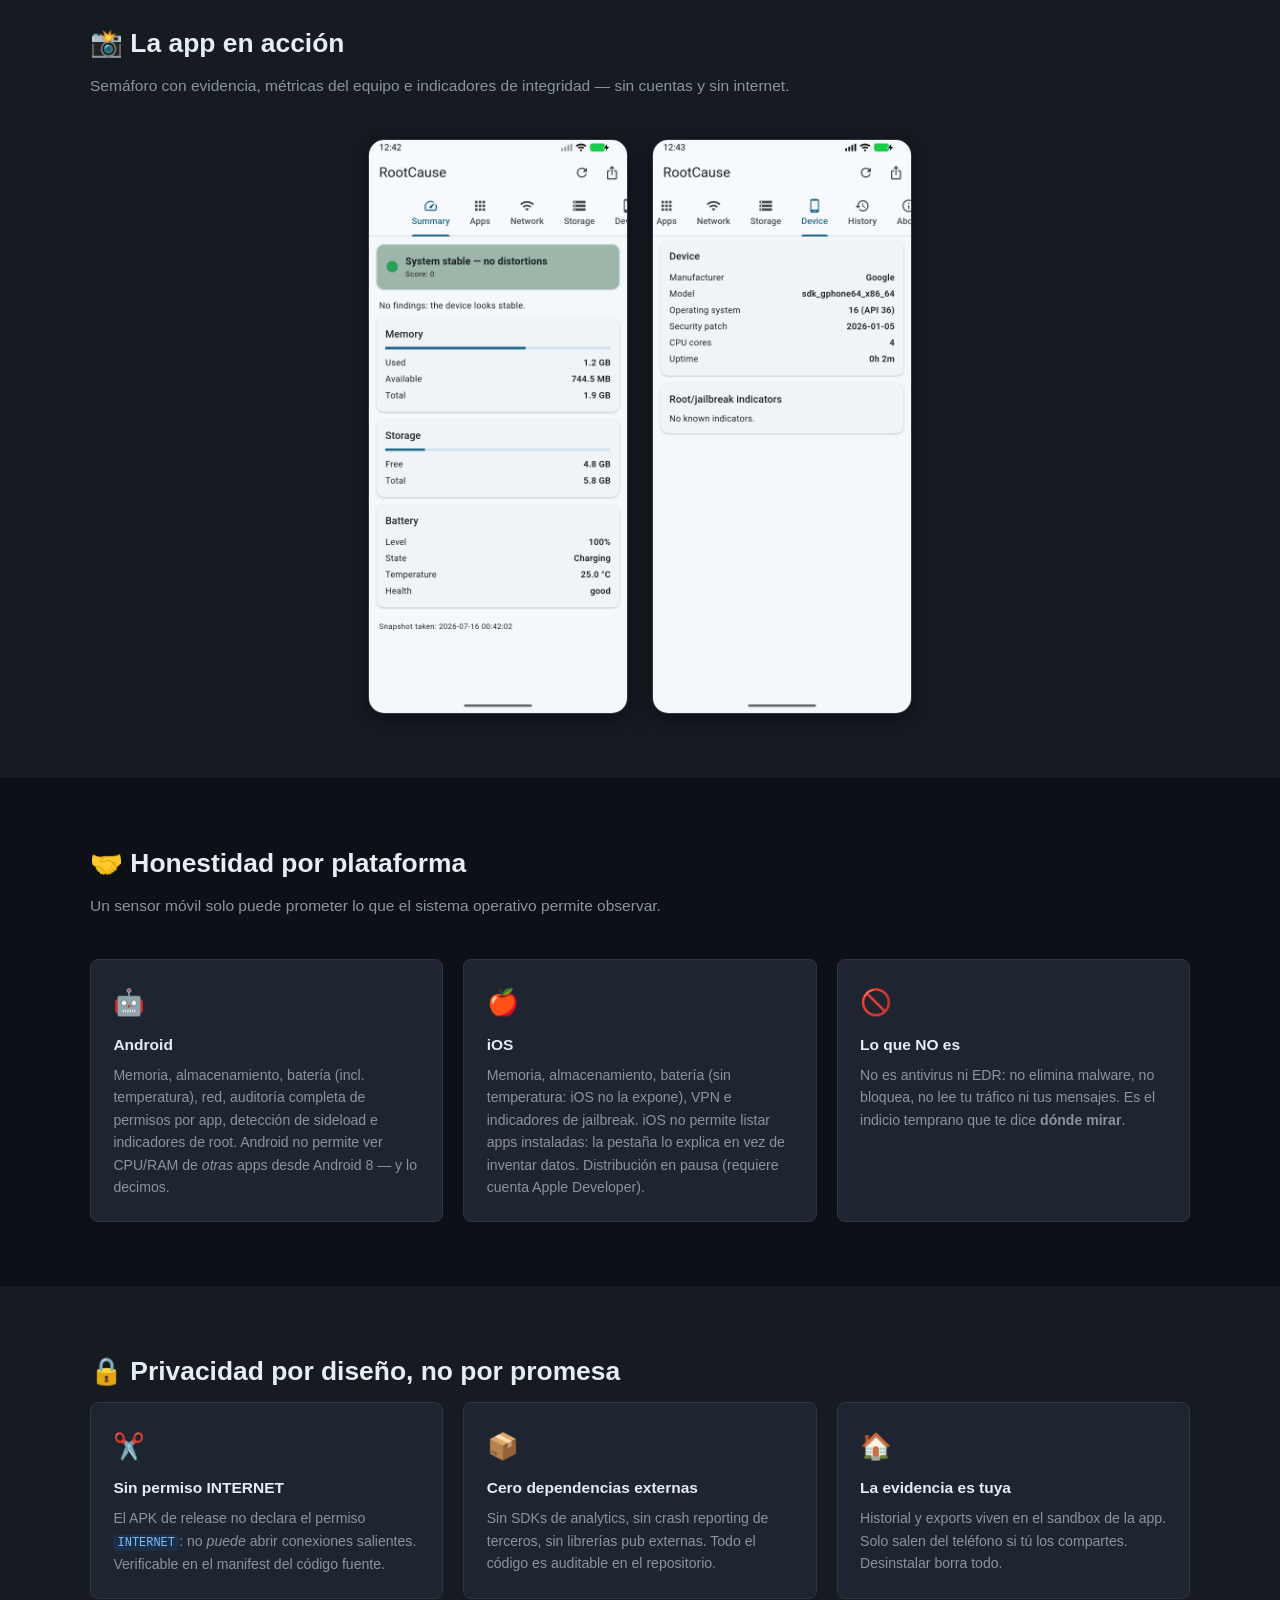
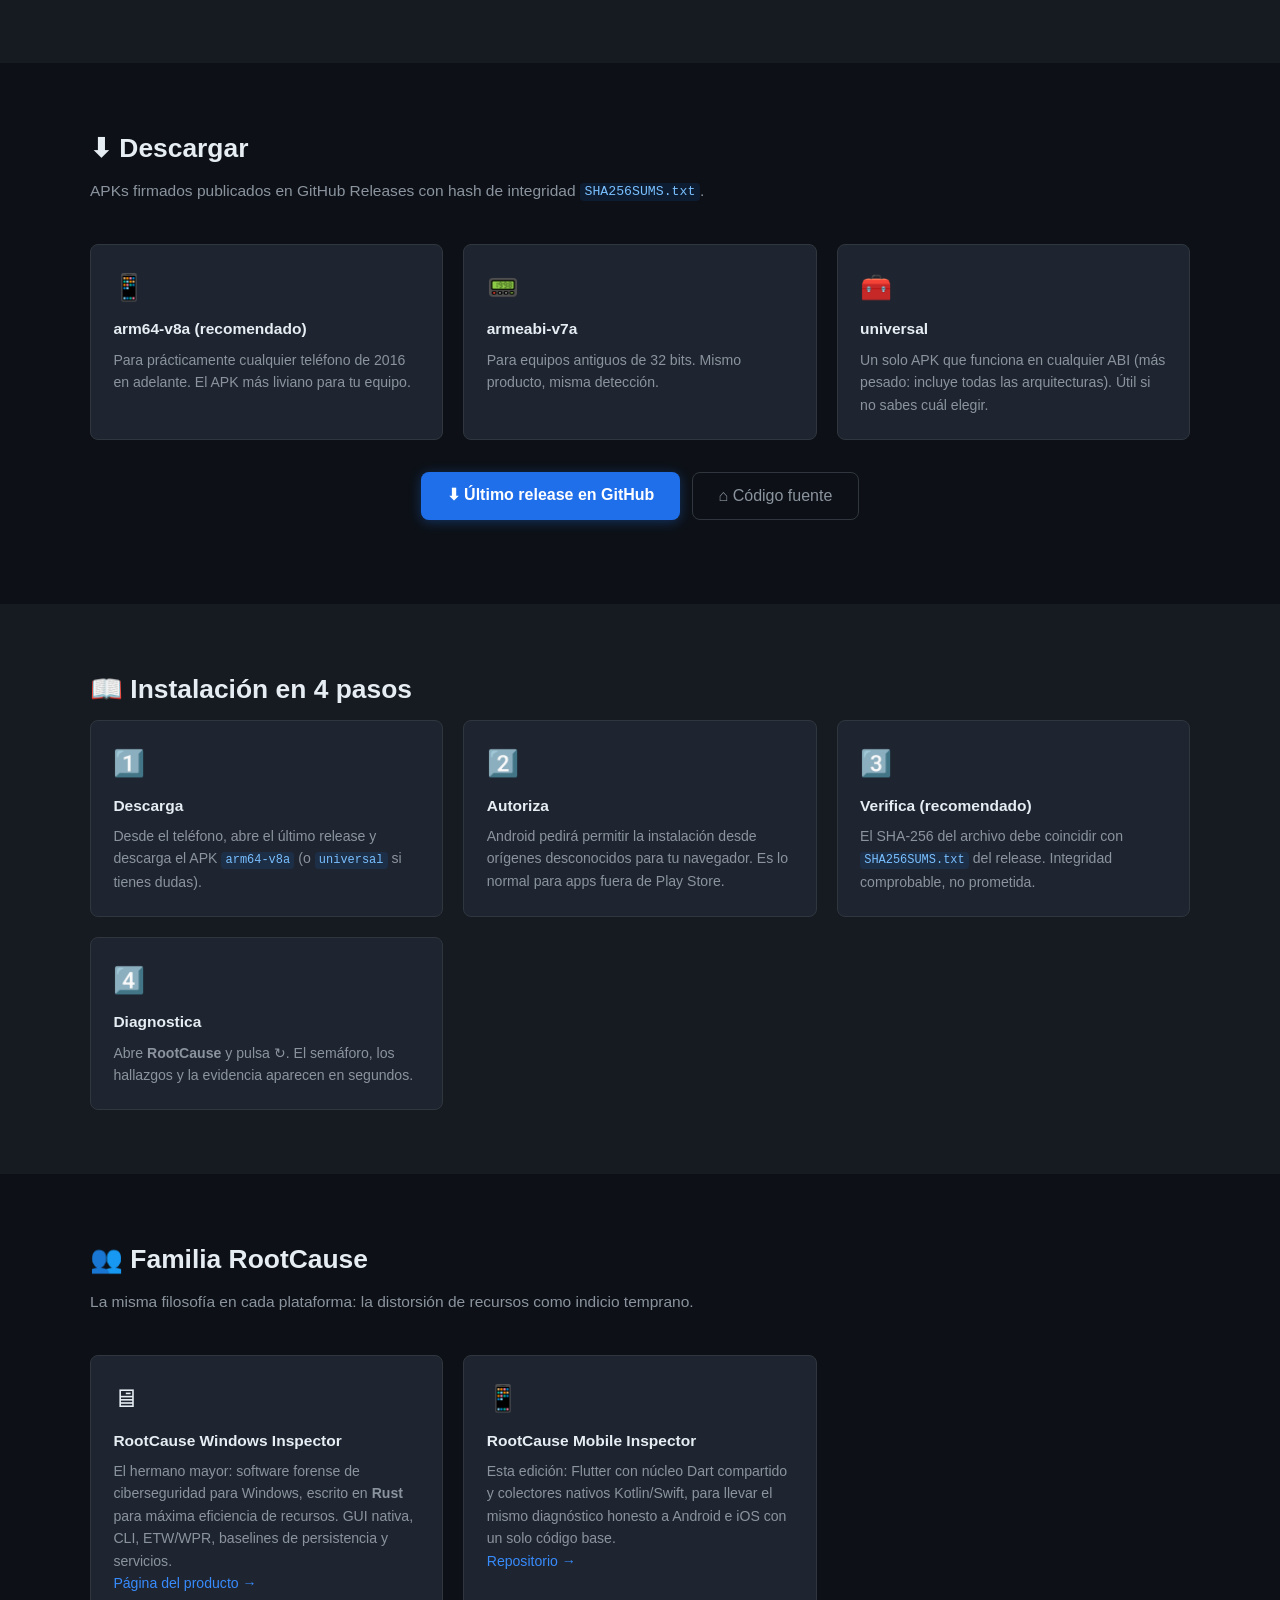
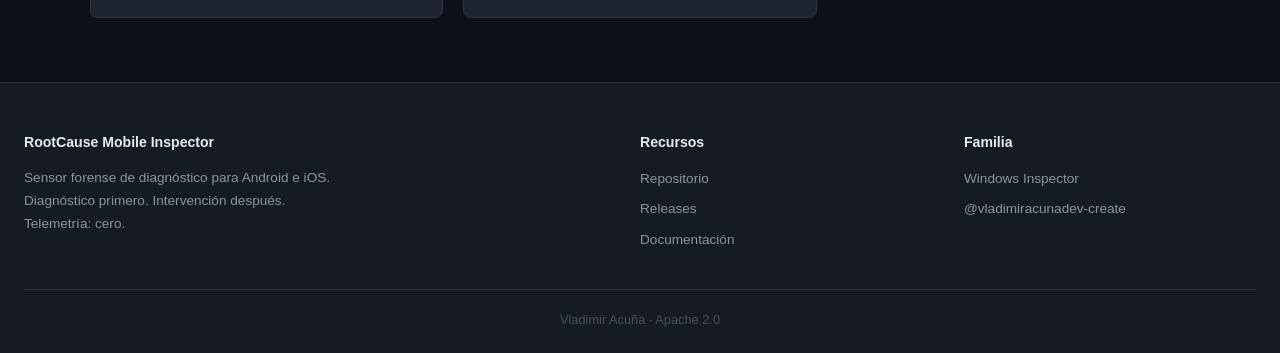
==== commit a1a4b111: "v0.2.0: control real, tendencia temporal, SD, cercanía BLE y capturas Nace del feedback de uso real " ====
--- a/landing/index.html
+++ b/landing/index.html
@@ -65,7 +65,7 @@
         <img src="https://img.shields.io/badge/Flutter-3.44-blue.svg" alt="Flutter 3.44" />
         <img src="https://img.shields.io/badge/platform-Android%208%2B%20%7C%20iOS%2013%2B-lightgrey.svg" alt="Android 8+ / iOS 13+" />
         <img src="https://img.shields.io/badge/License-Apache%202.0-blue.svg" alt="Apache 2.0" />
-        <img src="https://img.shields.io/badge/versión-0.1.1-brightgreen.svg" alt="v0.1.1" />
+        <img src="https://img.shields.io/badge/versión-0.2.0-brightgreen.svg" alt="v0.2.0" />
         <img src="https://img.shields.io/badge/telemetría-cero-success.svg" alt="Telemetría cero" />
       </div>
 
@@ -82,7 +82,7 @@
   <section id="features" class="section">
     <div class="container">
       <h2 class="section-title">⚡ Características</h2>
-      <p class="section-sub">Siete pestañas para diagnosticar tu teléfono sin herramientas externas ni cuentas.</p>
+      <p class="section-sub">Nueve pestañas para diagnosticar tu teléfono sin herramientas externas ni cuentas.</p>
 
       <div class="feature-grid">
 
@@ -96,8 +96,8 @@
         <div class="feature-card">
           <div class="feature-icon">🧠</div>
           <h3>Motor de reglas local</h3>
-          <p>Presión de memoria, almacenamiento crítico, temperatura y salud de batería, apps riesgosas e indicadores
-            de root — umbrales configurables, 100 % en el dispositivo.</p>
+          <p>Presión de memoria, almacenamiento crítico, temperatura y salud de batería, apps riesgosas, indicadores
+            de root y <strong>carga en ascenso sostenido</strong> — umbrales que tú ajustas, 100 % en el dispositivo.</p>
         </div>
 
         <div class="feature-card">
@@ -133,6 +133,13 @@
           <h3>Export JSON forense</h3>
           <p>Evidencia con ids estables neutrales al idioma (<code>mem-pressure</code>, <code>risky-apps</code>…),
             comparable entre dispositivos y con la edición Windows.</p>
+        </div>
+
+        <div class="feature-card">
+          <div class="feature-icon">🎛</div>
+          <h3>Tú tienes el control</h3>
+          <p>Auto-captura cada 5 minutos (como la edición de escritorio), captura en segundo plano solo al cargar,
+            tarjeta SD detectada por separado y escaneo Bluetooth LE bajo demanda — todo opcional y sin internet.</p>
         </div>
 
         <div class="feature-card">
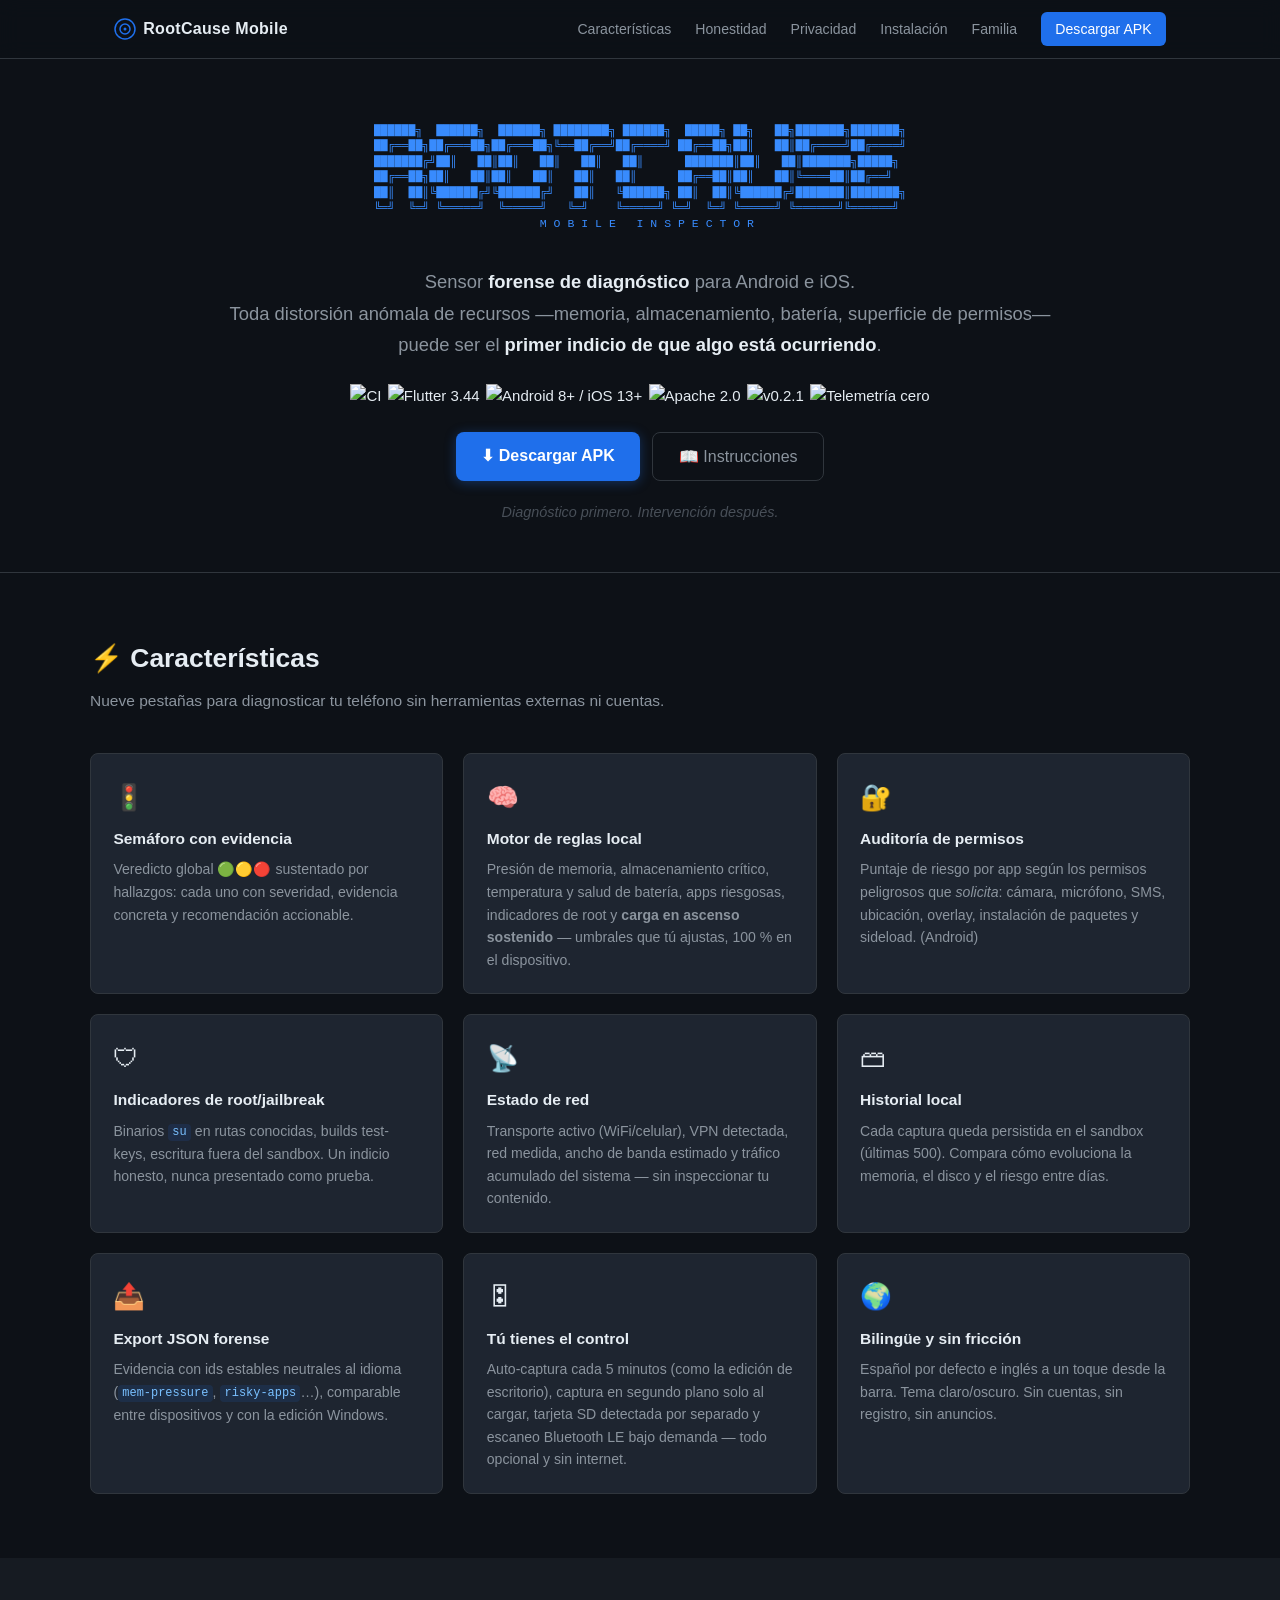
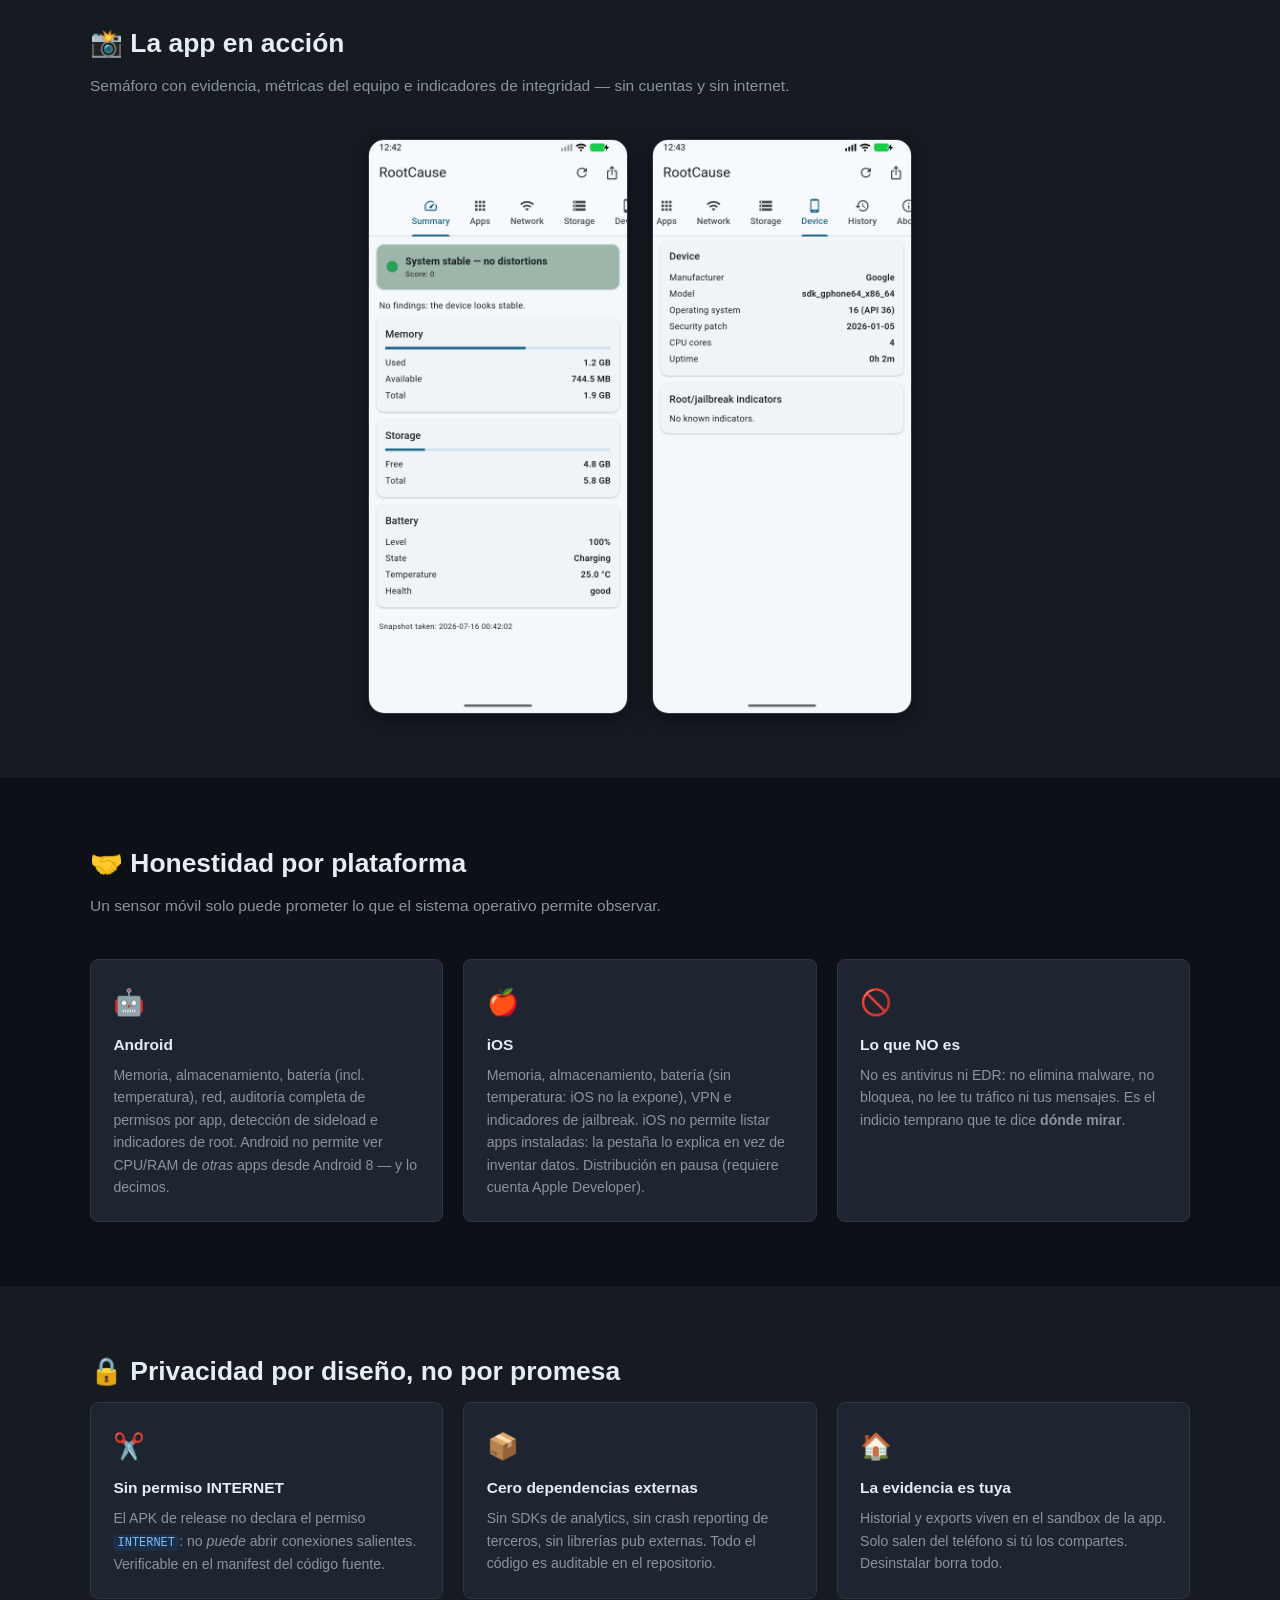
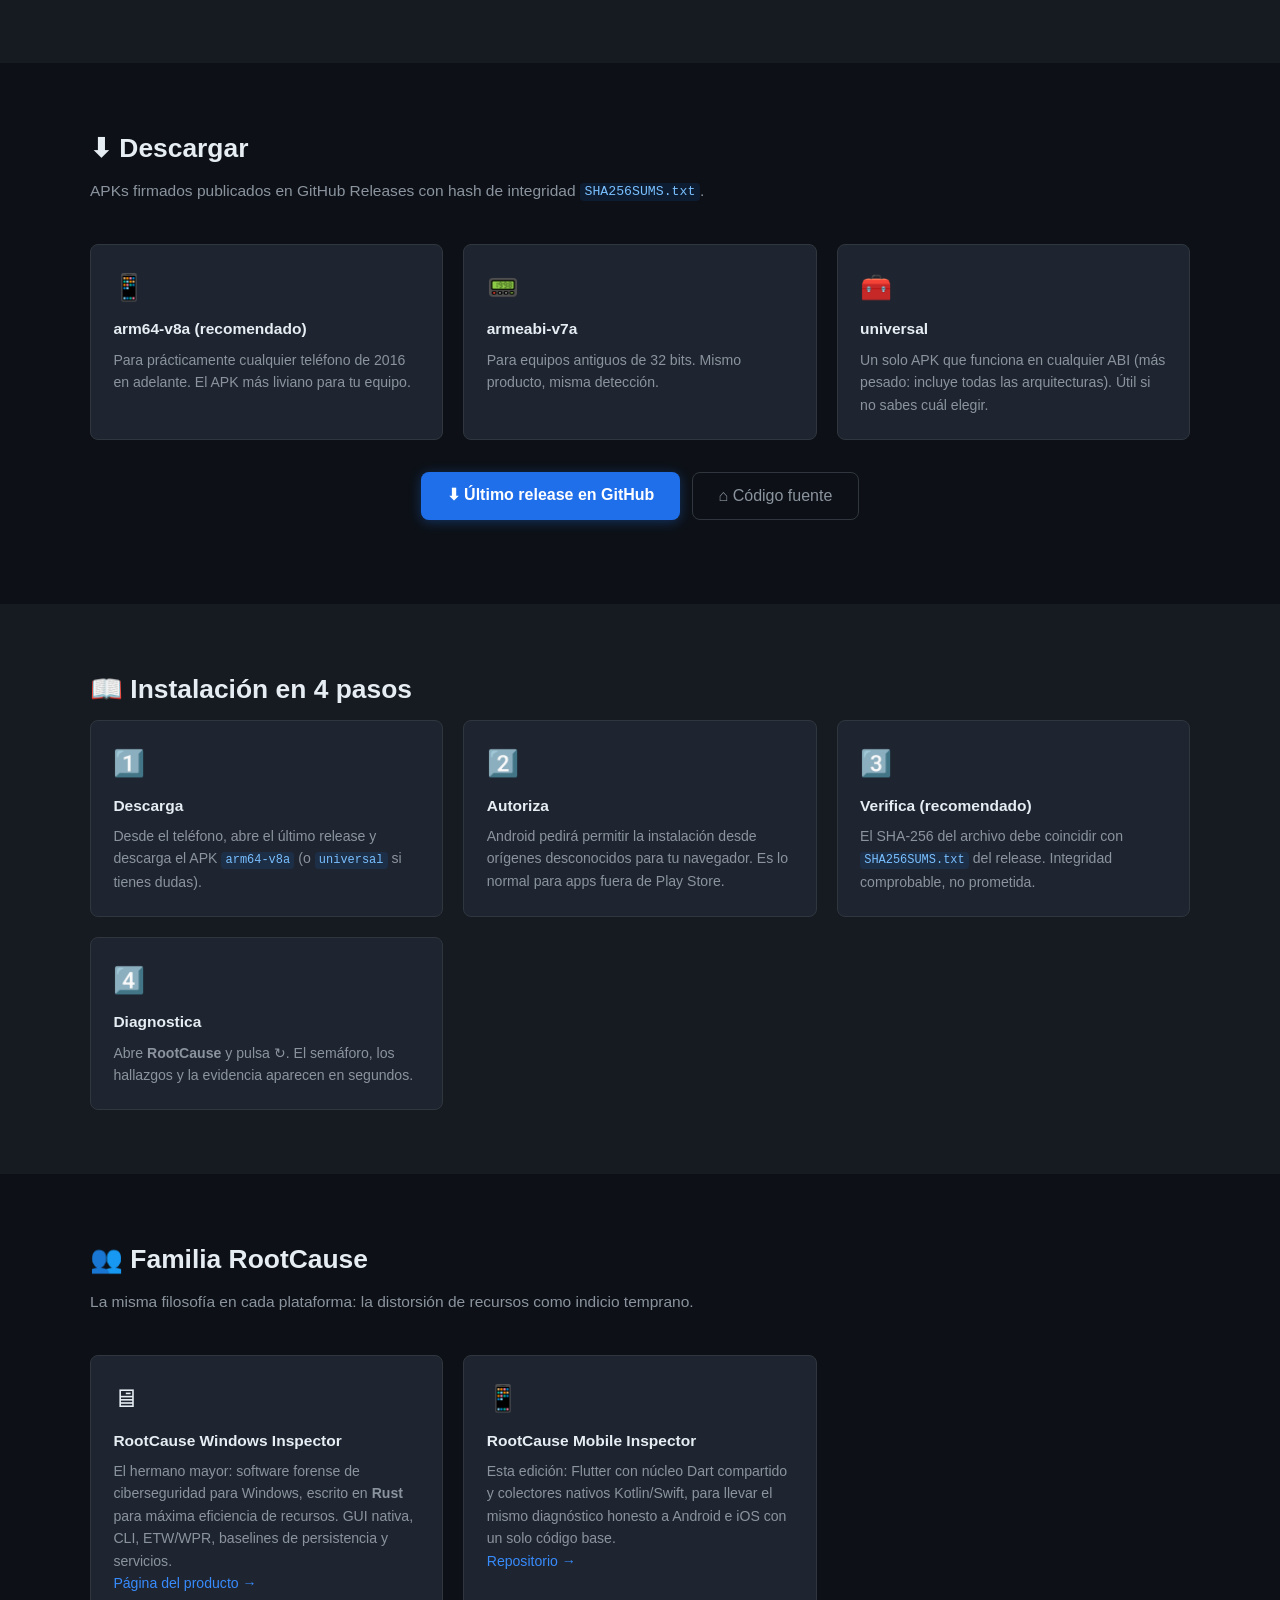
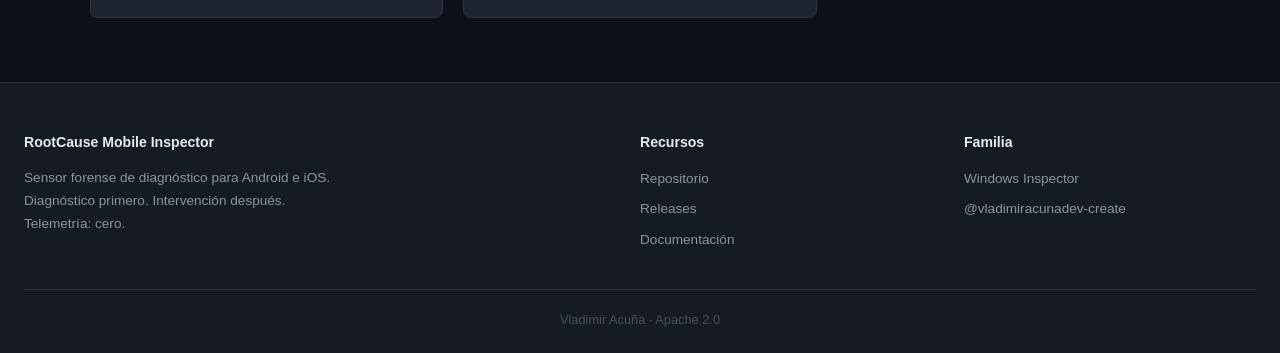
==== commit 056ba1d8: "v0.2.1: fix del crash de arranque en release + capa del fabricante Crash reportado en Samsung A35 5G" ====
--- a/landing/index.html
+++ b/landing/index.html
@@ -65,7 +65,7 @@
         <img src="https://img.shields.io/badge/Flutter-3.44-blue.svg" alt="Flutter 3.44" />
         <img src="https://img.shields.io/badge/platform-Android%208%2B%20%7C%20iOS%2013%2B-lightgrey.svg" alt="Android 8+ / iOS 13+" />
         <img src="https://img.shields.io/badge/License-Apache%202.0-blue.svg" alt="Apache 2.0" />
-        <img src="https://img.shields.io/badge/versión-0.2.0-brightgreen.svg" alt="v0.2.0" />
+        <img src="https://img.shields.io/badge/versión-0.2.1-brightgreen.svg" alt="v0.2.1" />
         <img src="https://img.shields.io/badge/telemetría-cero-success.svg" alt="Telemetría cero" />
       </div>
 
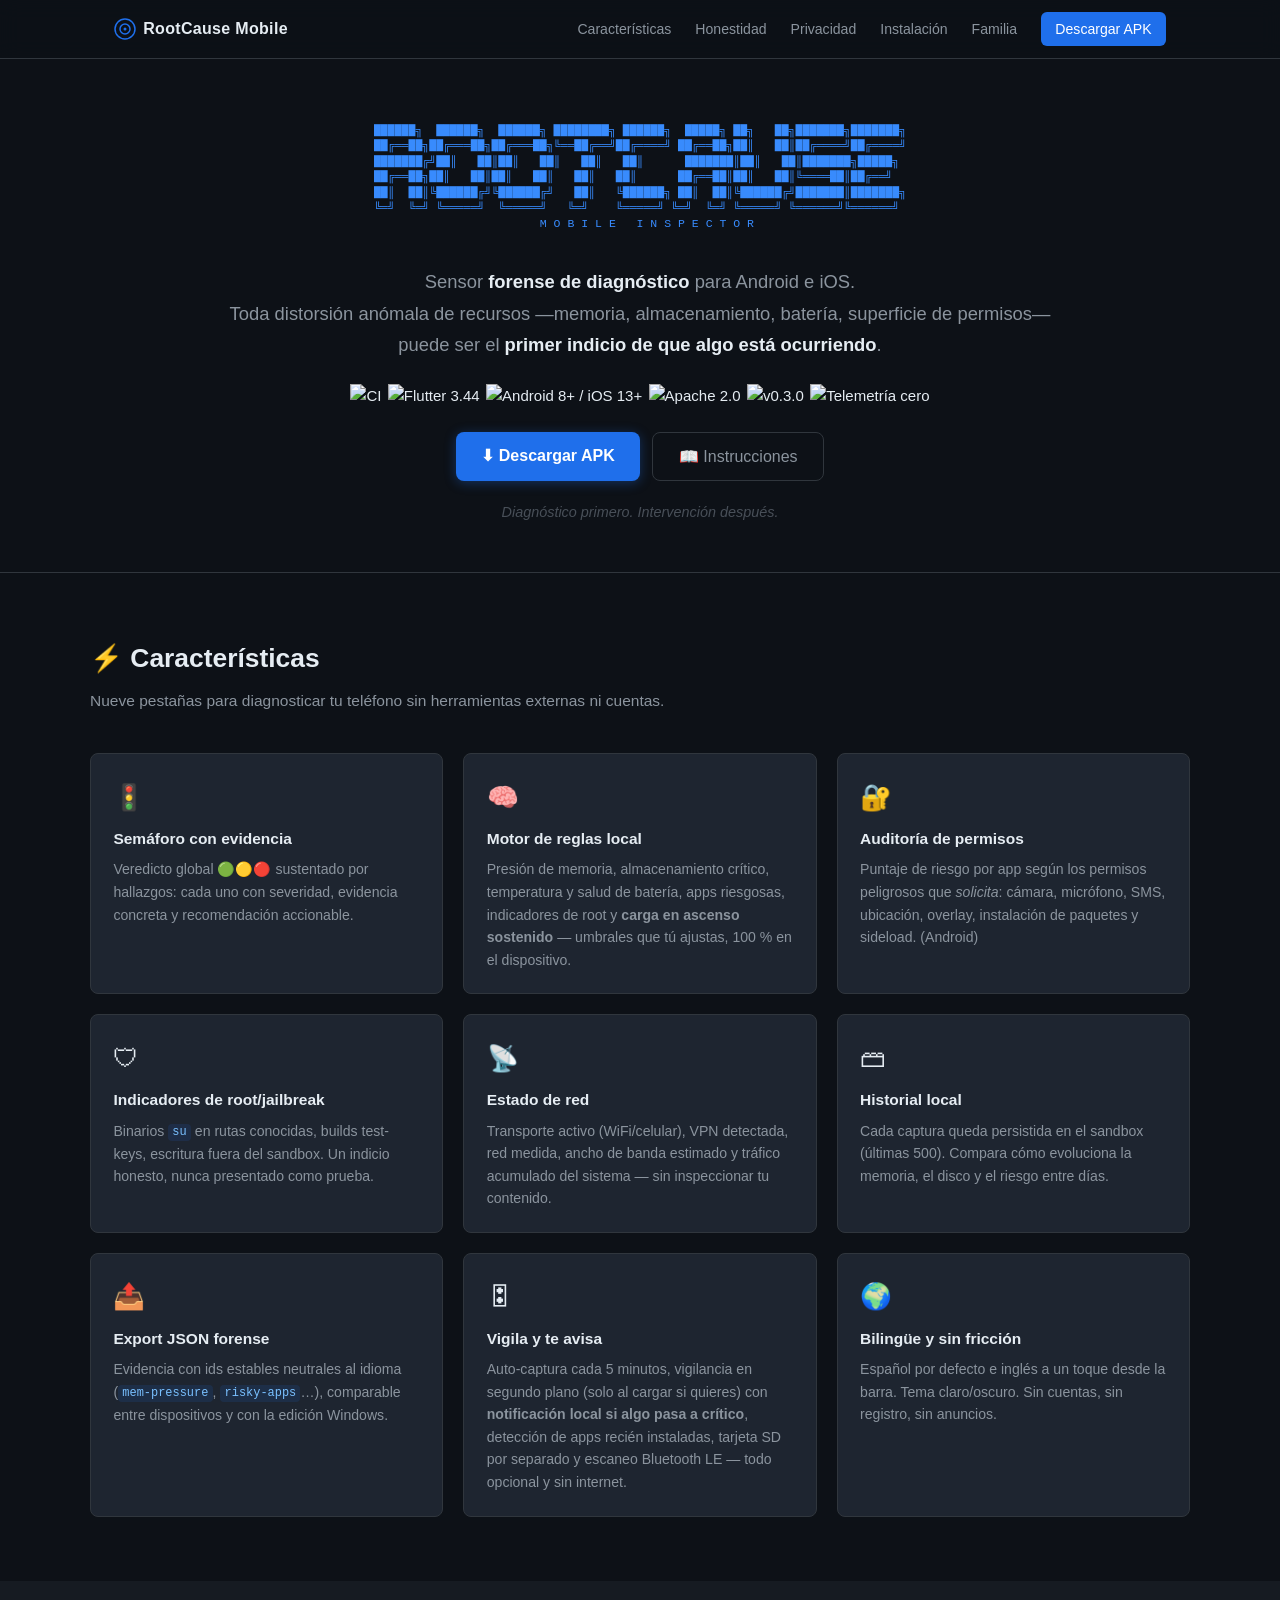
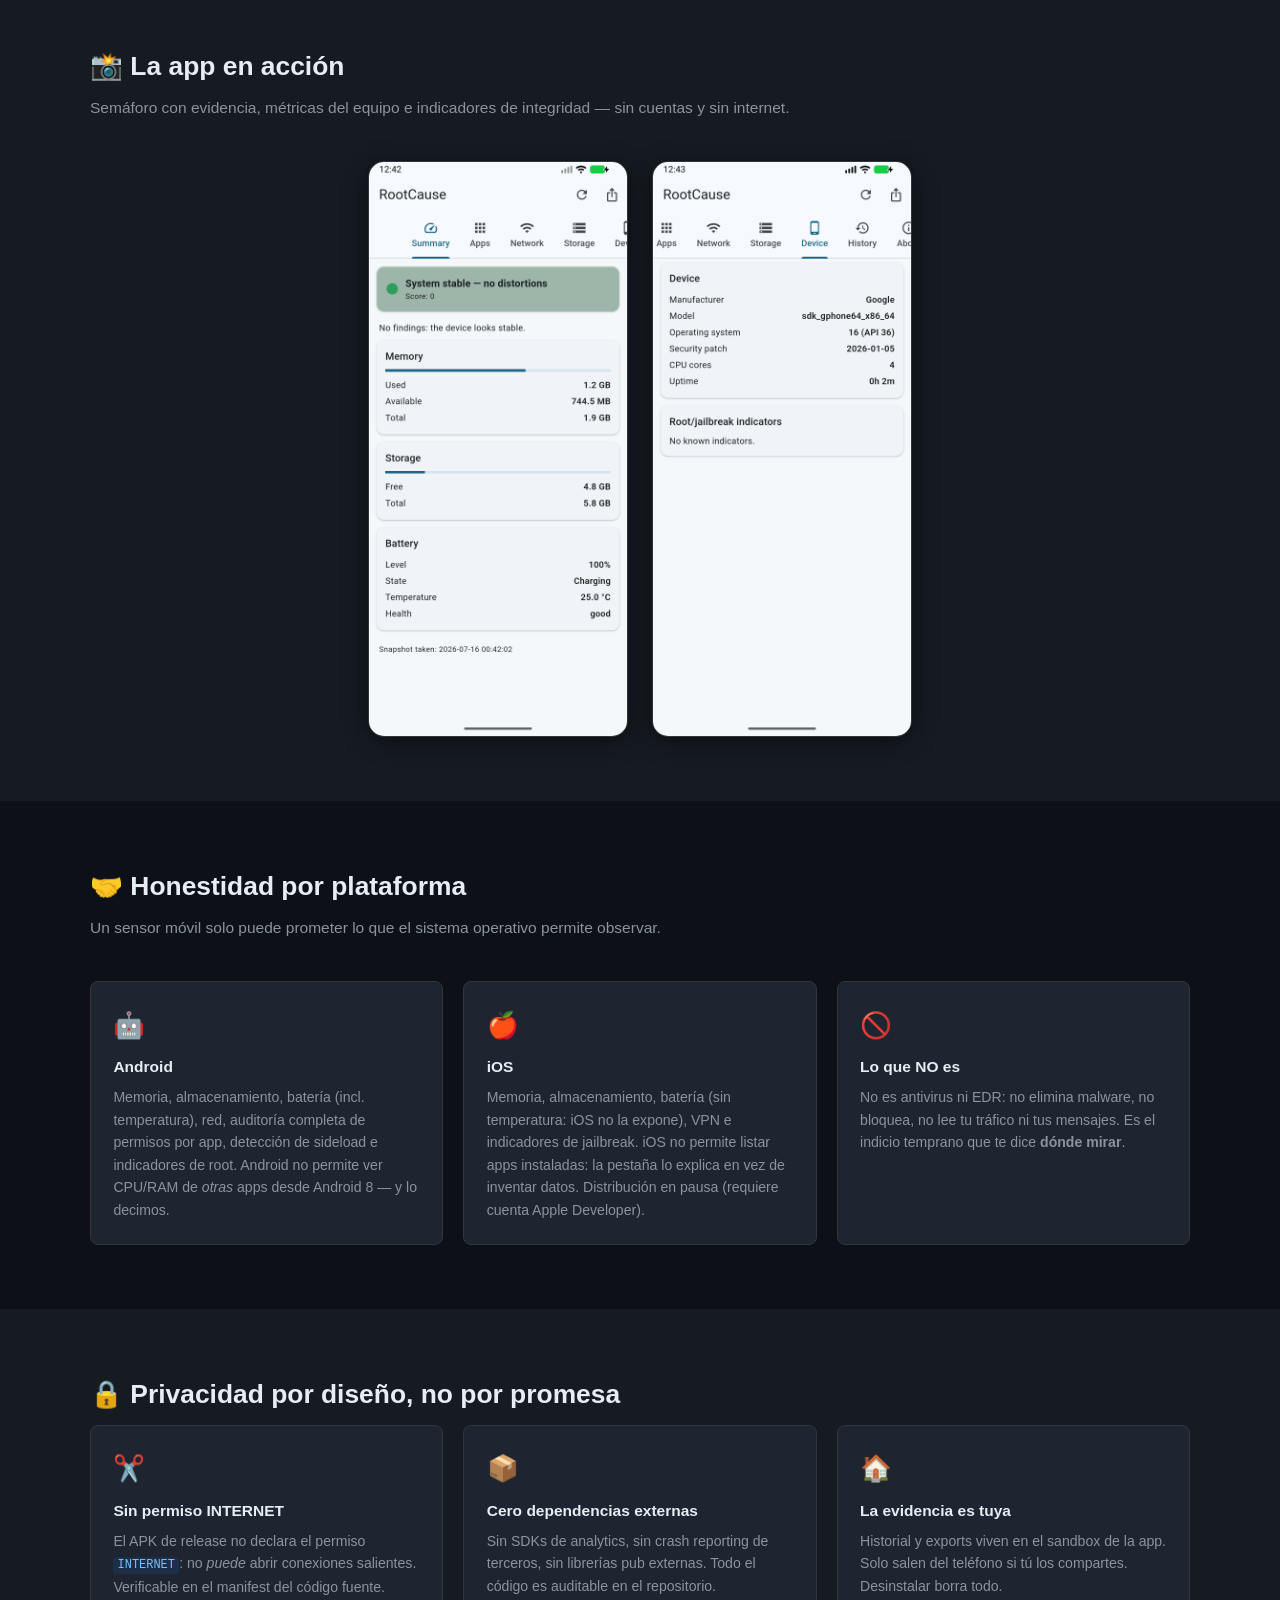
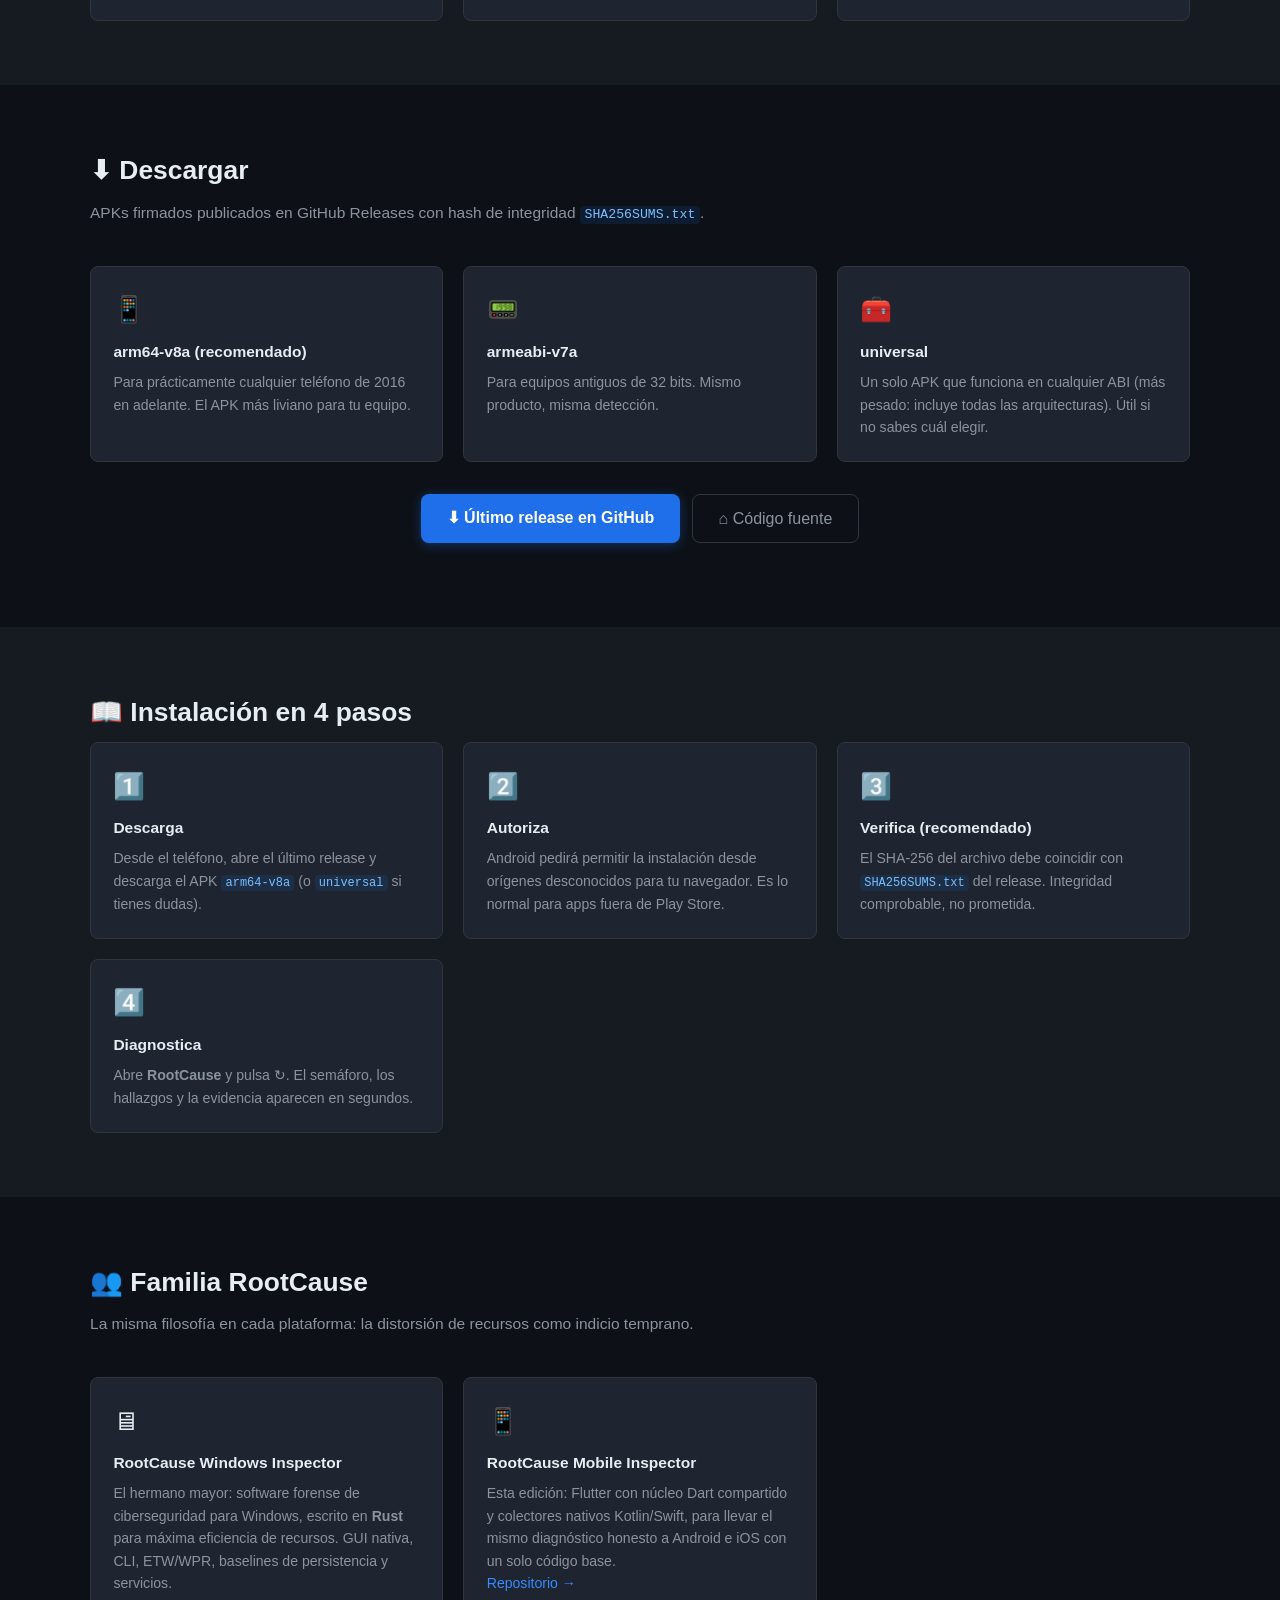
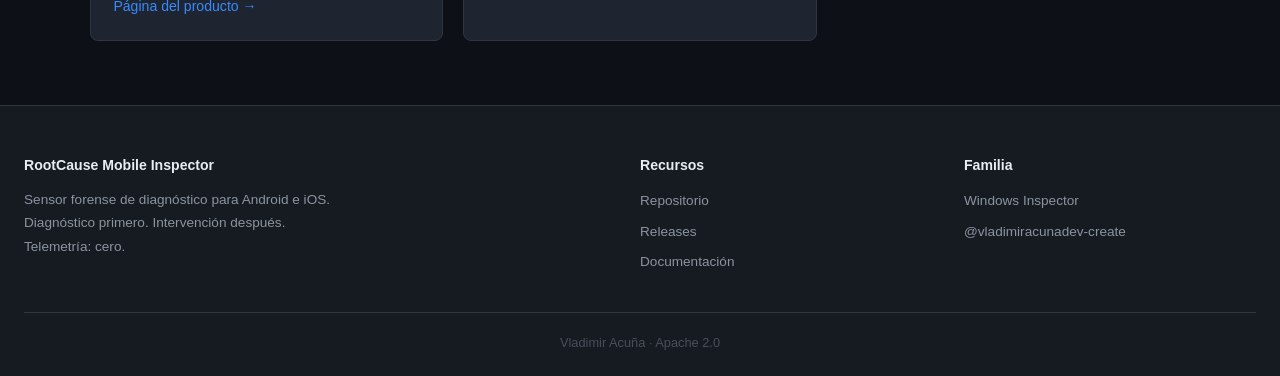
==== commit eb1c109c: "v0.3.0: el sensor que avisa — alerta crítica, baseline de apps y tendencia Paquete v0.3.0 acordado c" ====
--- a/landing/index.html
+++ b/landing/index.html
@@ -65,7 +65,7 @@
         <img src="https://img.shields.io/badge/Flutter-3.44-blue.svg" alt="Flutter 3.44" />
         <img src="https://img.shields.io/badge/platform-Android%208%2B%20%7C%20iOS%2013%2B-lightgrey.svg" alt="Android 8+ / iOS 13+" />
         <img src="https://img.shields.io/badge/License-Apache%202.0-blue.svg" alt="Apache 2.0" />
-        <img src="https://img.shields.io/badge/versión-0.2.1-brightgreen.svg" alt="v0.2.1" />
+        <img src="https://img.shields.io/badge/versión-0.3.0-brightgreen.svg" alt="v0.3.0" />
         <img src="https://img.shields.io/badge/telemetría-cero-success.svg" alt="Telemetría cero" />
       </div>
 
@@ -137,9 +137,10 @@
 
         <div class="feature-card">
           <div class="feature-icon">🎛</div>
-          <h3>Tú tienes el control</h3>
-          <p>Auto-captura cada 5 minutos (como la edición de escritorio), captura en segundo plano solo al cargar,
-            tarjeta SD detectada por separado y escaneo Bluetooth LE bajo demanda — todo opcional y sin internet.</p>
+          <h3>Vigila y te avisa</h3>
+          <p>Auto-captura cada 5 minutos, vigilancia en segundo plano (solo al cargar si quieres) con
+            <strong>notificación local si algo pasa a crítico</strong>, detección de apps recién instaladas,
+            tarjeta SD por separado y escaneo Bluetooth LE — todo opcional y sin internet.</p>
         </div>
 
         <div class="feature-card">
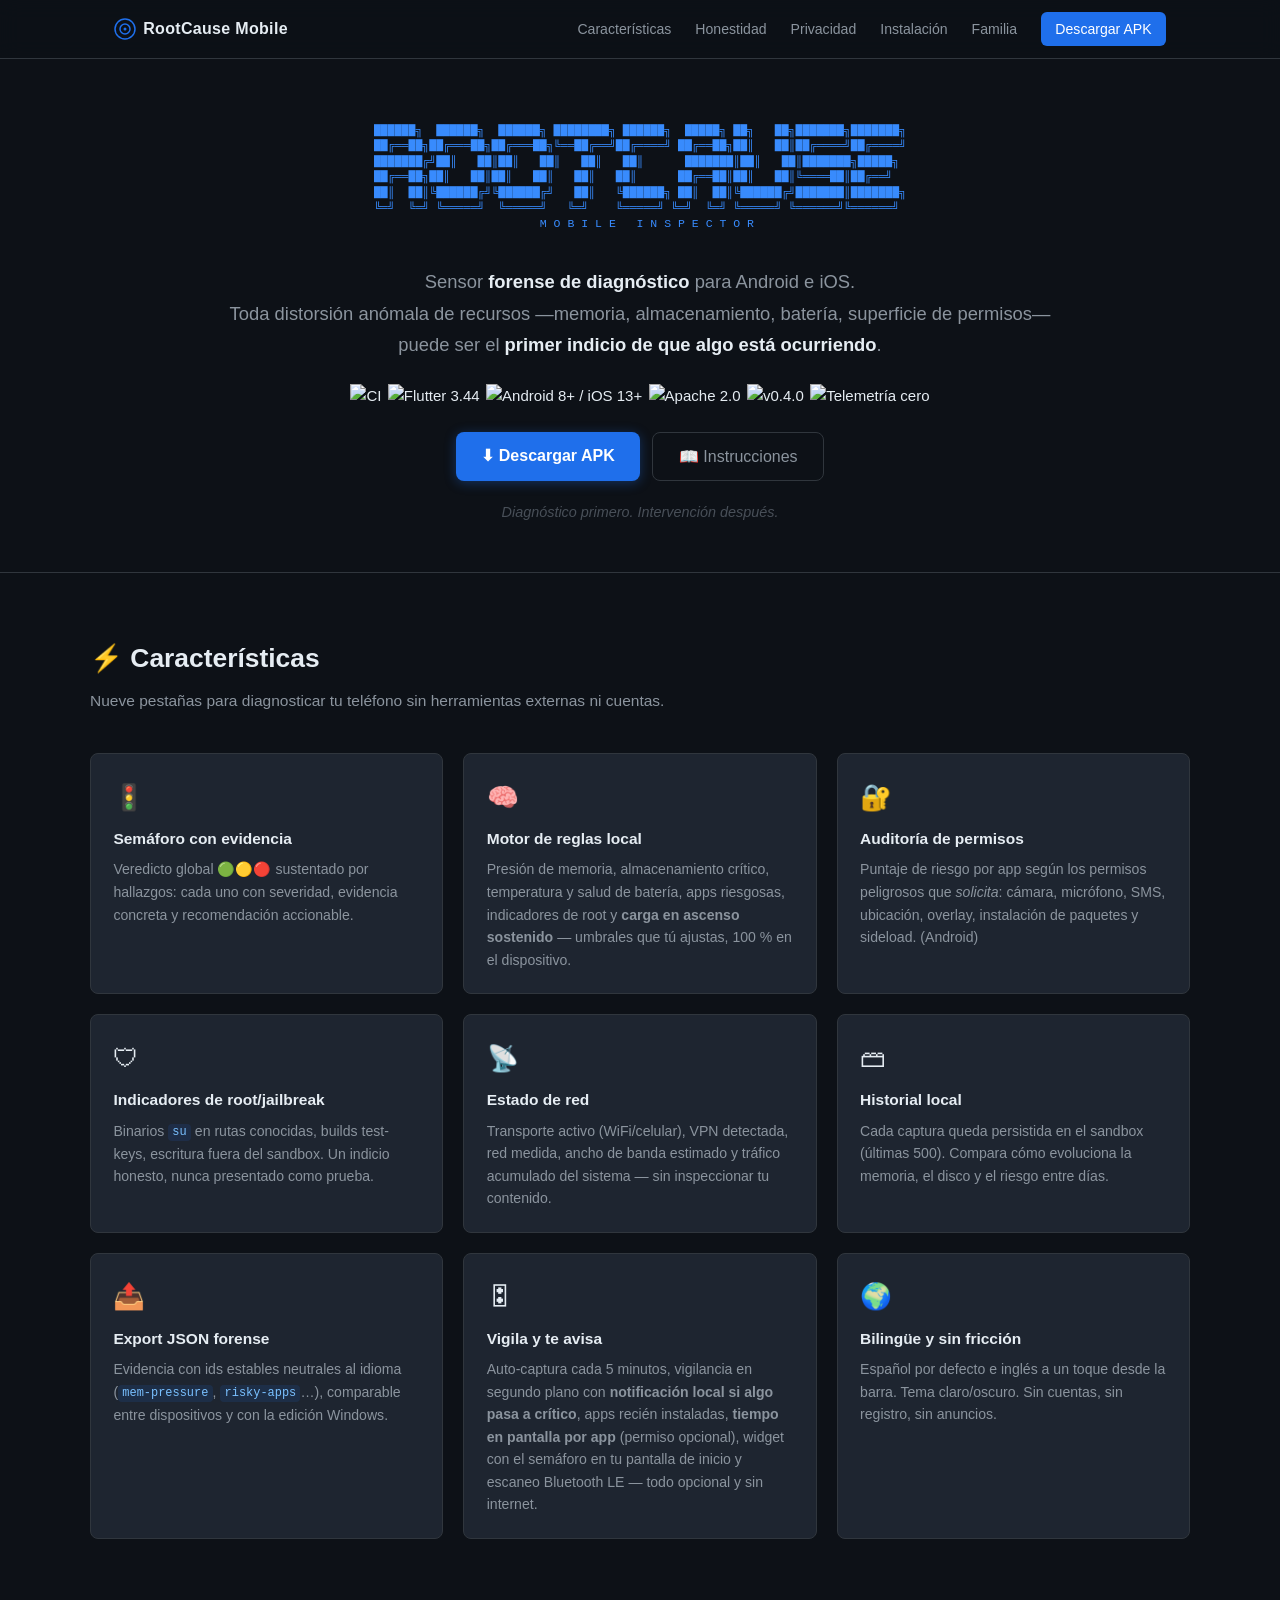
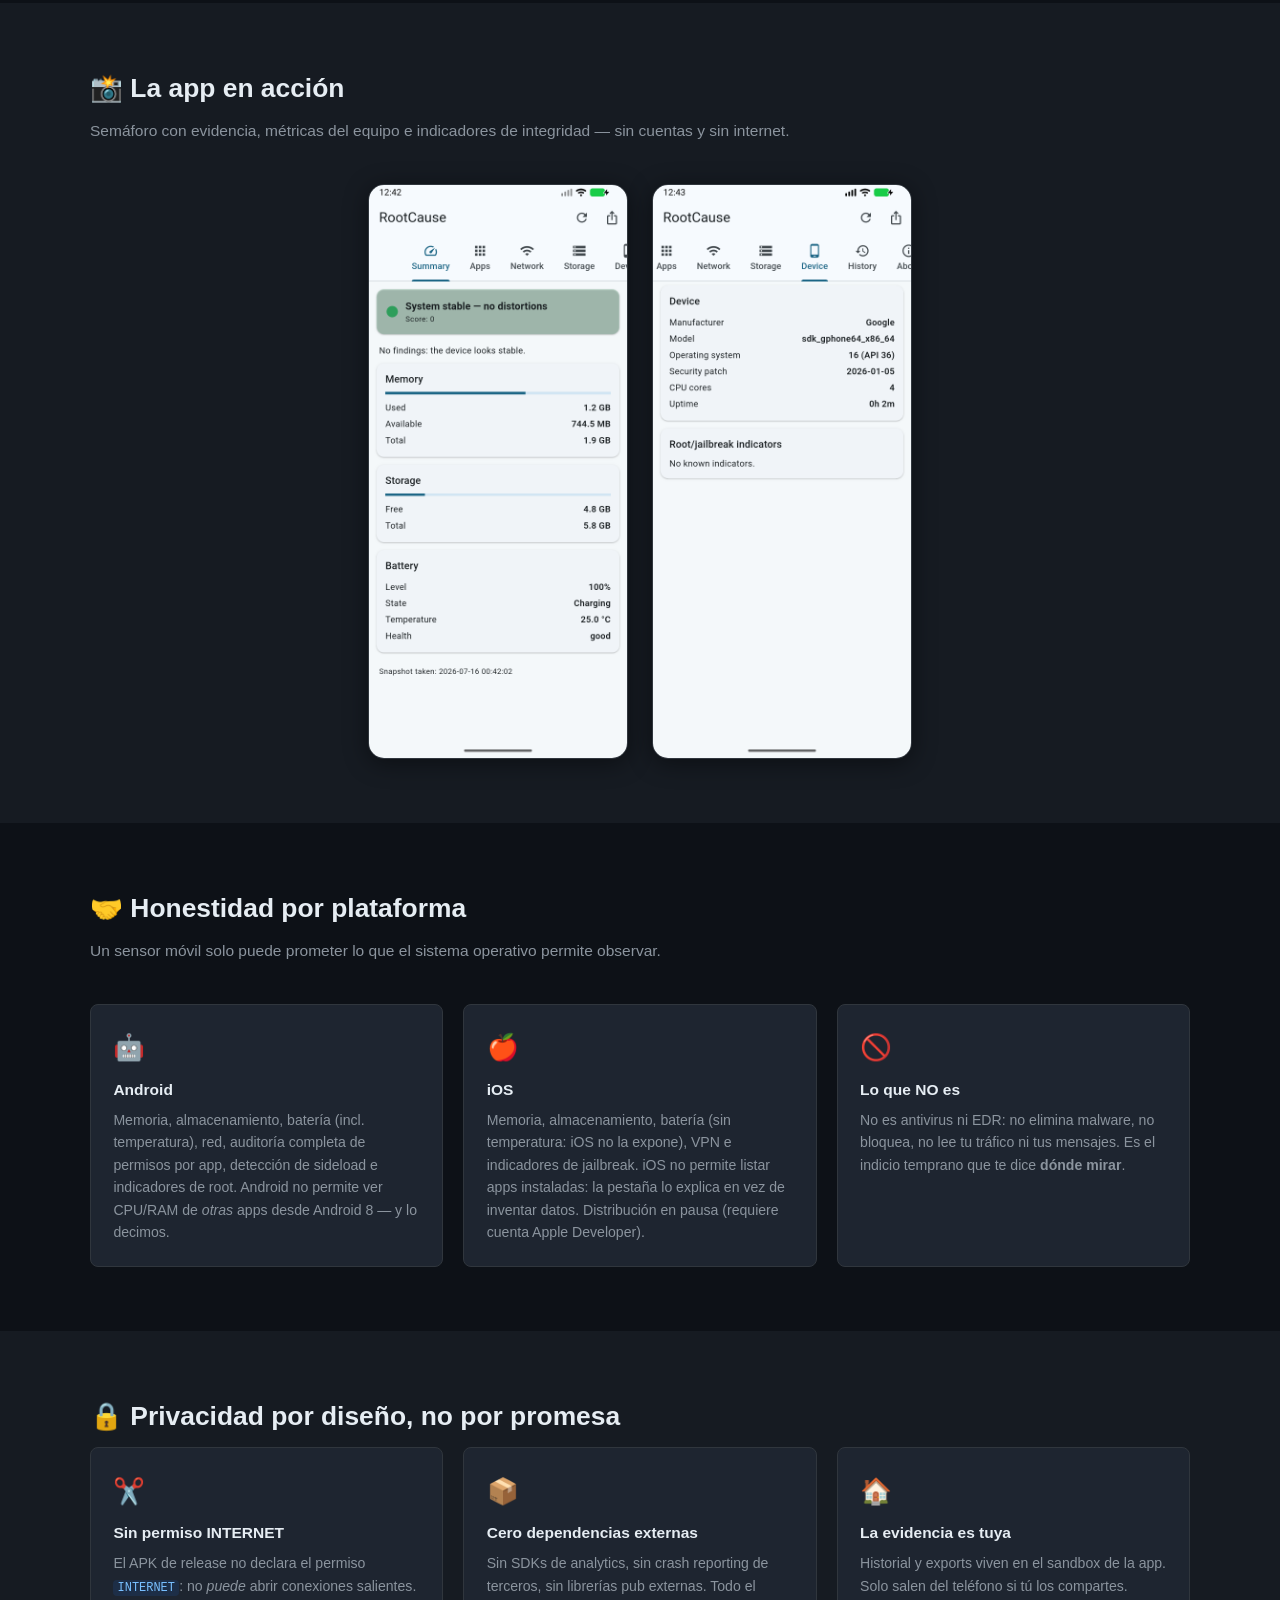
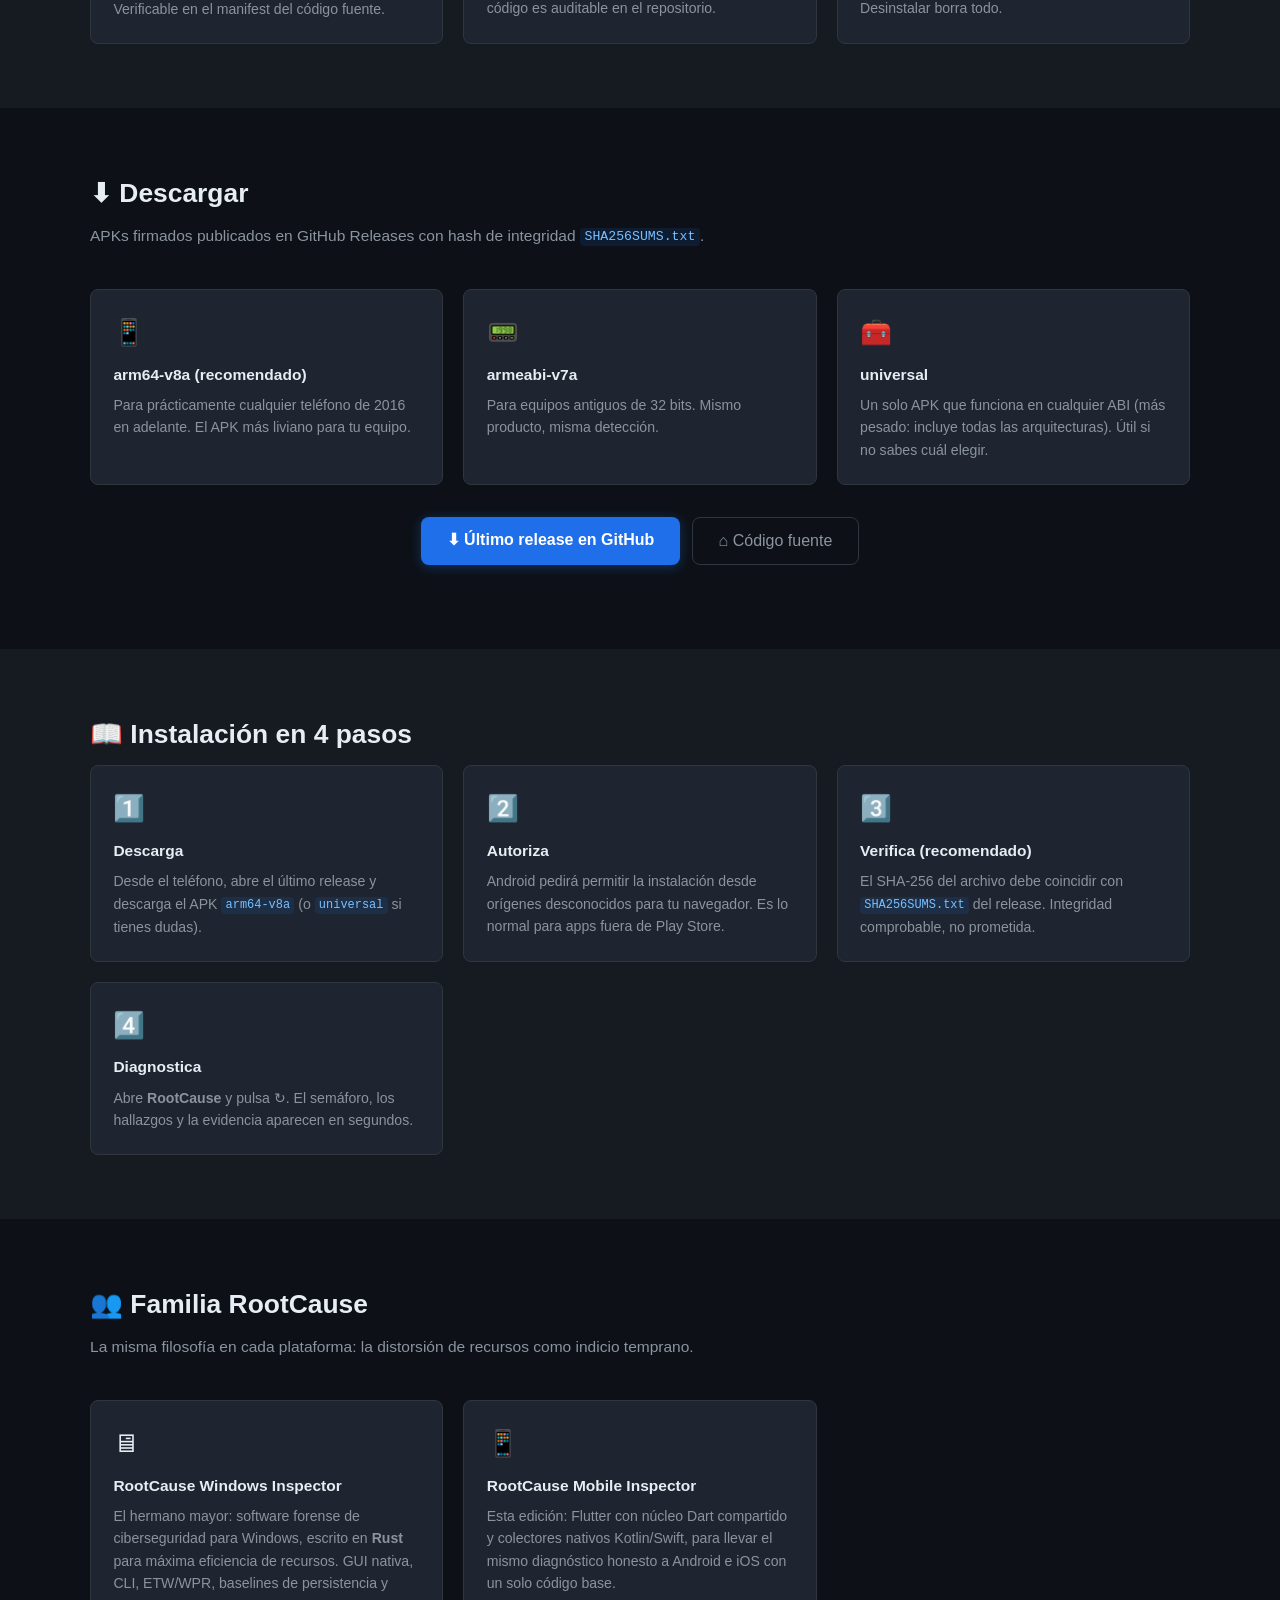
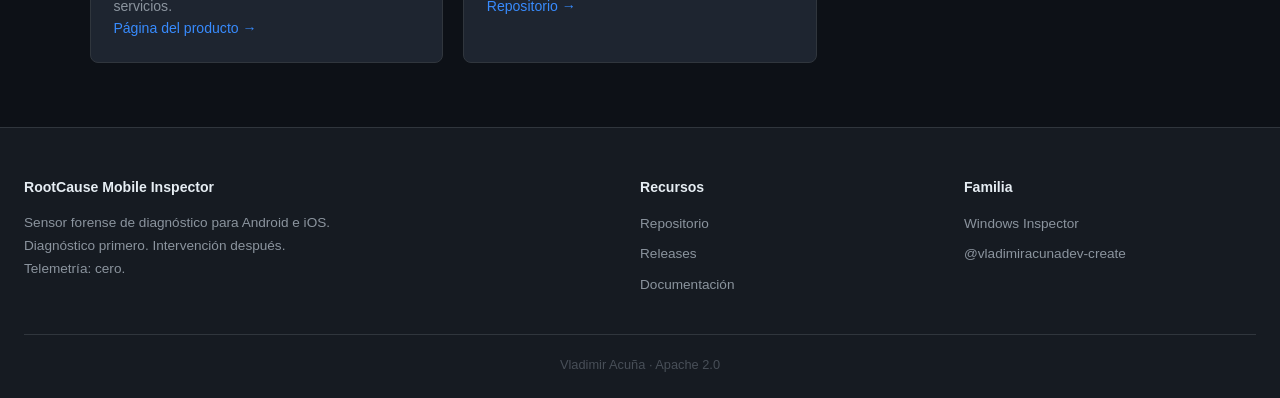
==== commit e1c385c2: "v0.4.0: consumo real por app, parche antiguo y widget del semáforo Puntos 4-6 del plan de mejoras, v" ====
--- a/landing/index.html
+++ b/landing/index.html
@@ -65,7 +65,7 @@
         <img src="https://img.shields.io/badge/Flutter-3.44-blue.svg" alt="Flutter 3.44" />
         <img src="https://img.shields.io/badge/platform-Android%208%2B%20%7C%20iOS%2013%2B-lightgrey.svg" alt="Android 8+ / iOS 13+" />
         <img src="https://img.shields.io/badge/License-Apache%202.0-blue.svg" alt="Apache 2.0" />
-        <img src="https://img.shields.io/badge/versión-0.3.0-brightgreen.svg" alt="v0.3.0" />
+        <img src="https://img.shields.io/badge/versión-0.4.0-brightgreen.svg" alt="v0.4.0" />
         <img src="https://img.shields.io/badge/telemetría-cero-success.svg" alt="Telemetría cero" />
       </div>
 
@@ -138,9 +138,10 @@
         <div class="feature-card">
           <div class="feature-icon">🎛</div>
           <h3>Vigila y te avisa</h3>
-          <p>Auto-captura cada 5 minutos, vigilancia en segundo plano (solo al cargar si quieres) con
-            <strong>notificación local si algo pasa a crítico</strong>, detección de apps recién instaladas,
-            tarjeta SD por separado y escaneo Bluetooth LE — todo opcional y sin internet.</p>
+          <p>Auto-captura cada 5 minutos, vigilancia en segundo plano con <strong>notificación local si algo
+            pasa a crítico</strong>, apps recién instaladas, <strong>tiempo en pantalla por app</strong> (permiso
+            opcional), widget con el semáforo en tu pantalla de inicio y escaneo Bluetooth LE — todo opcional
+            y sin internet.</p>
         </div>
 
         <div class="feature-card">
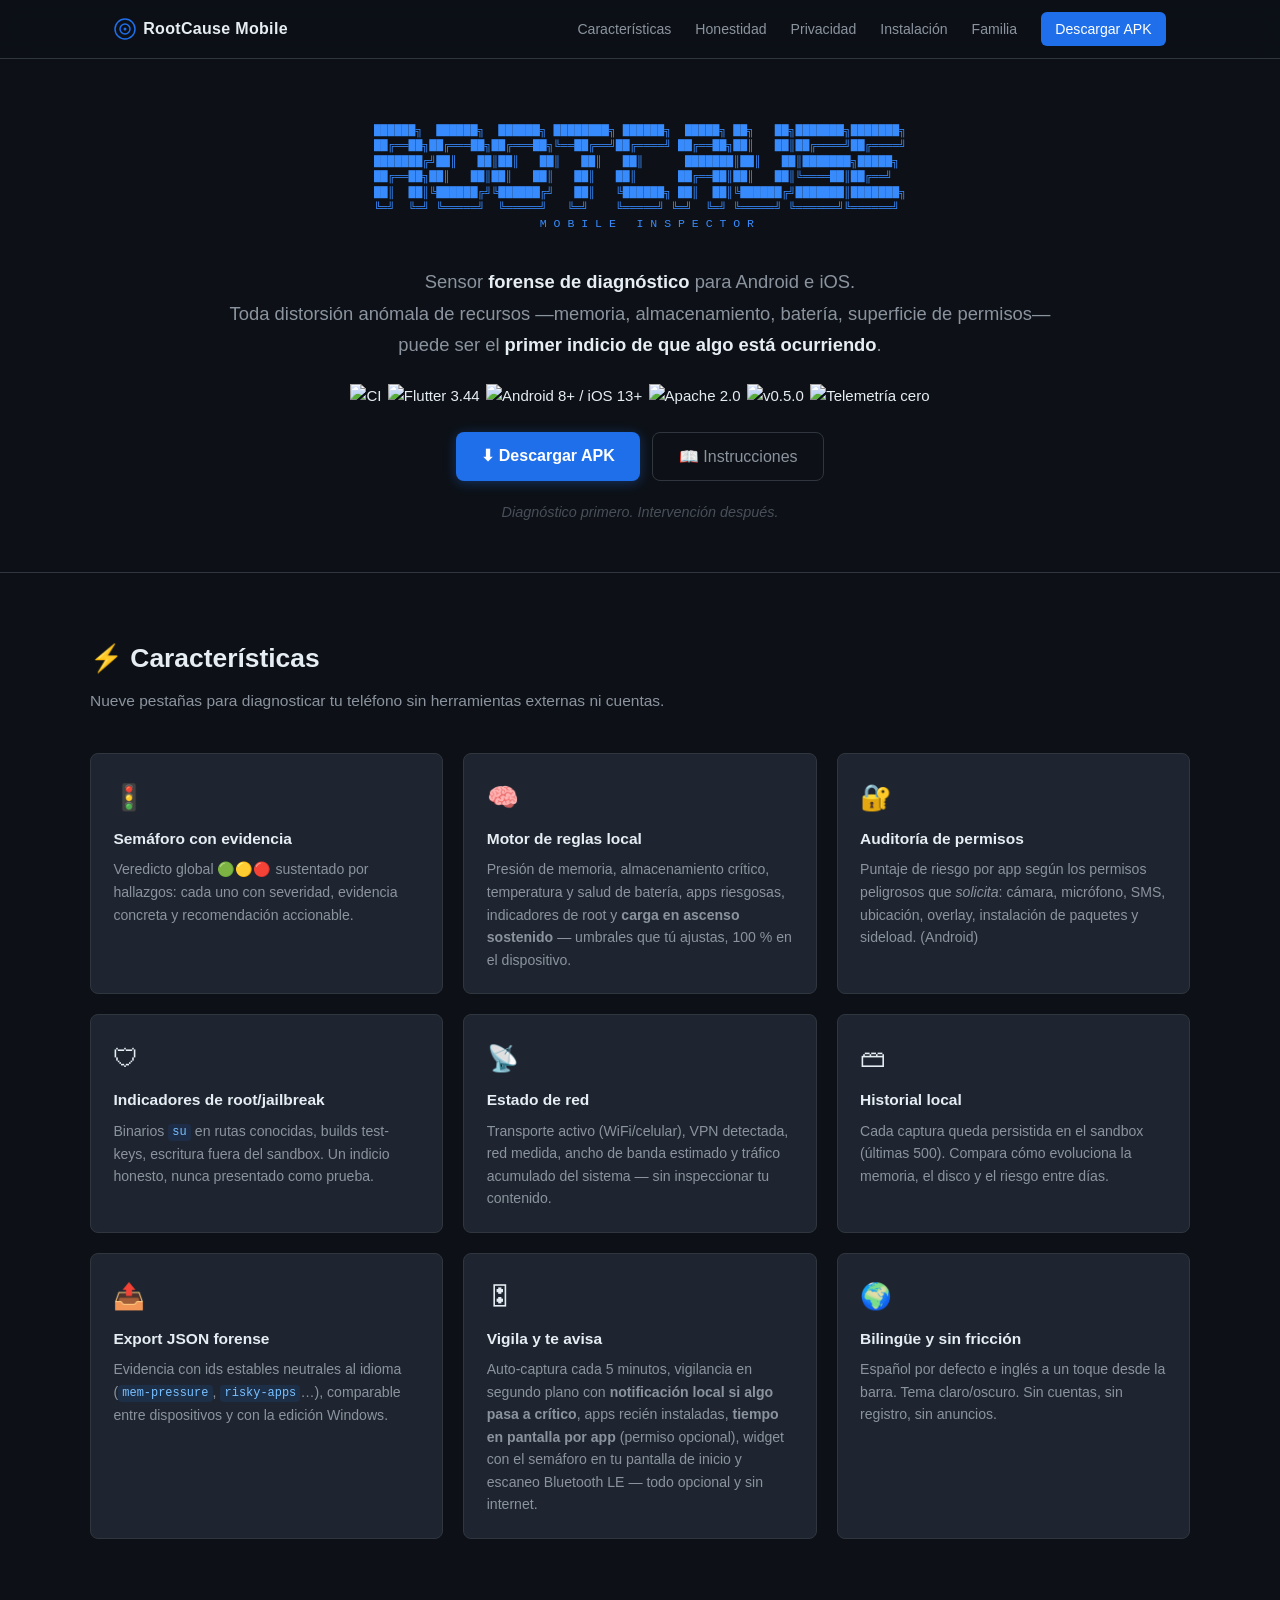
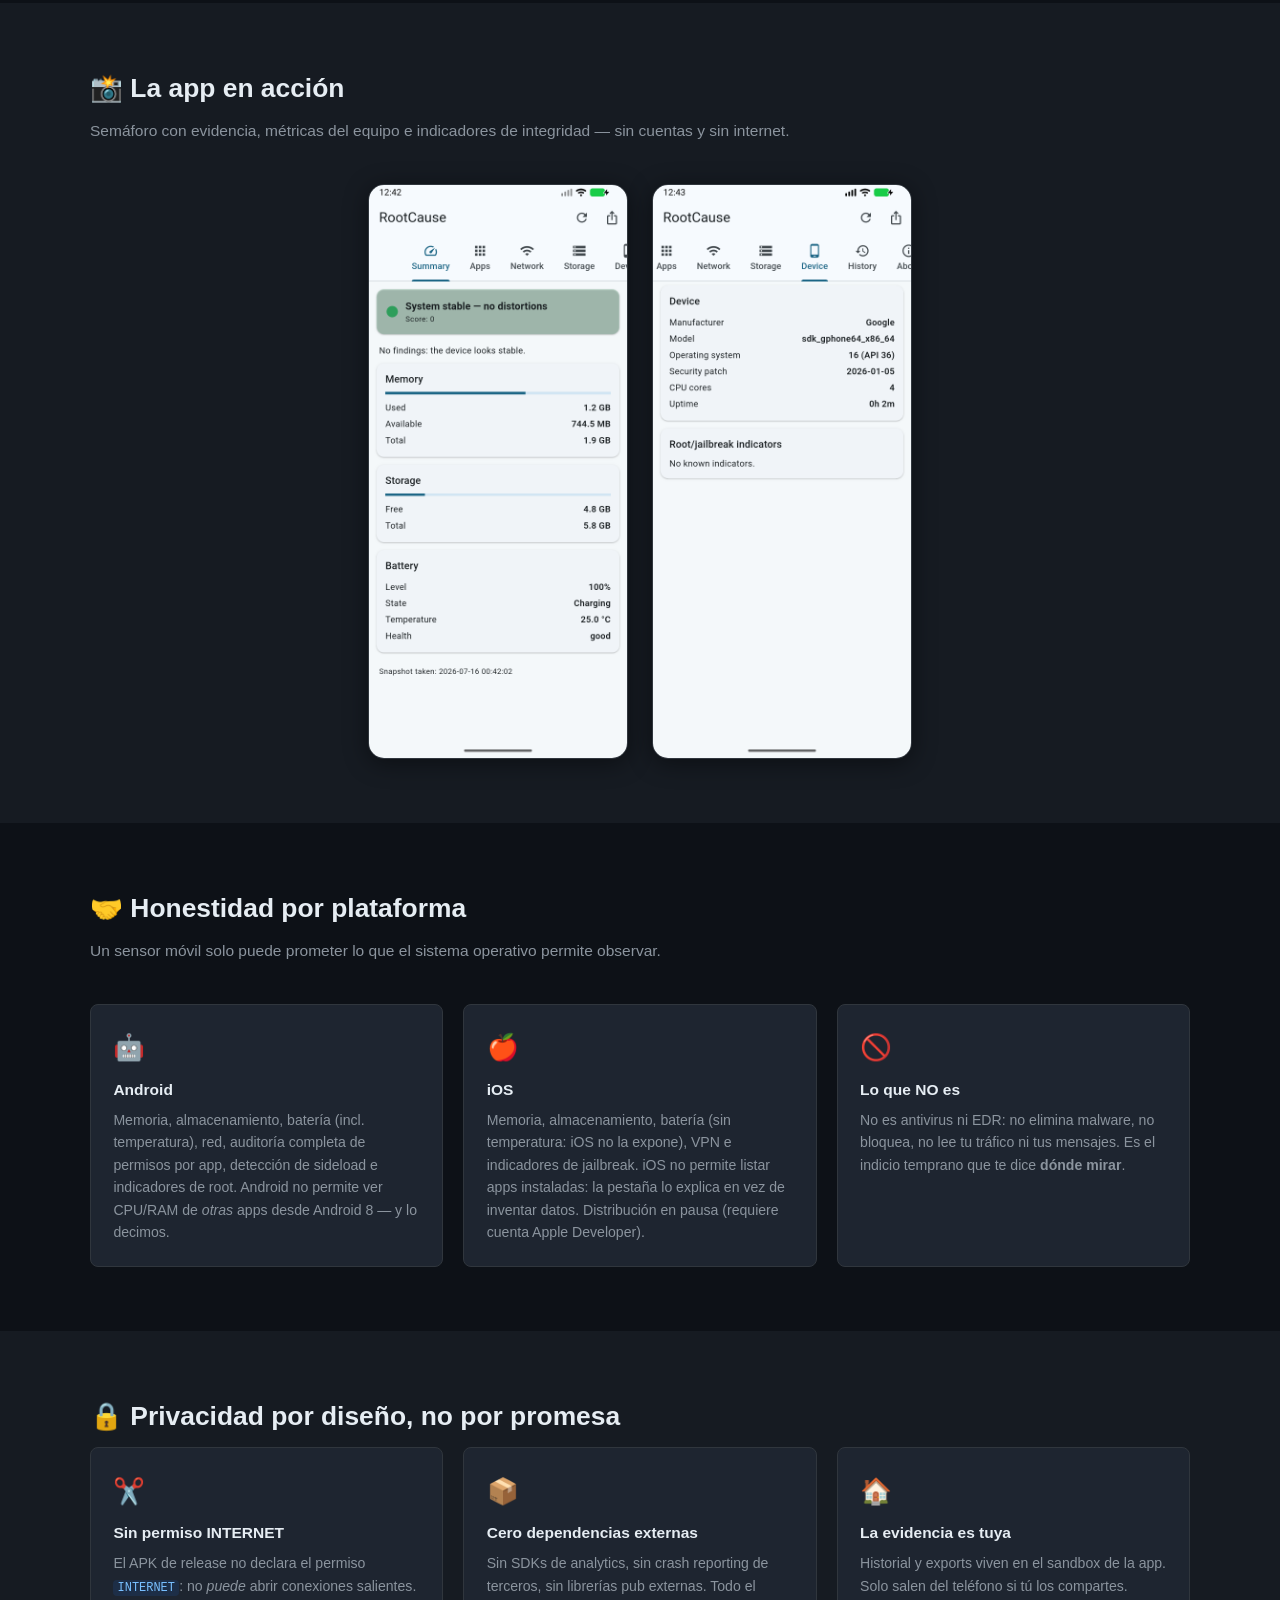
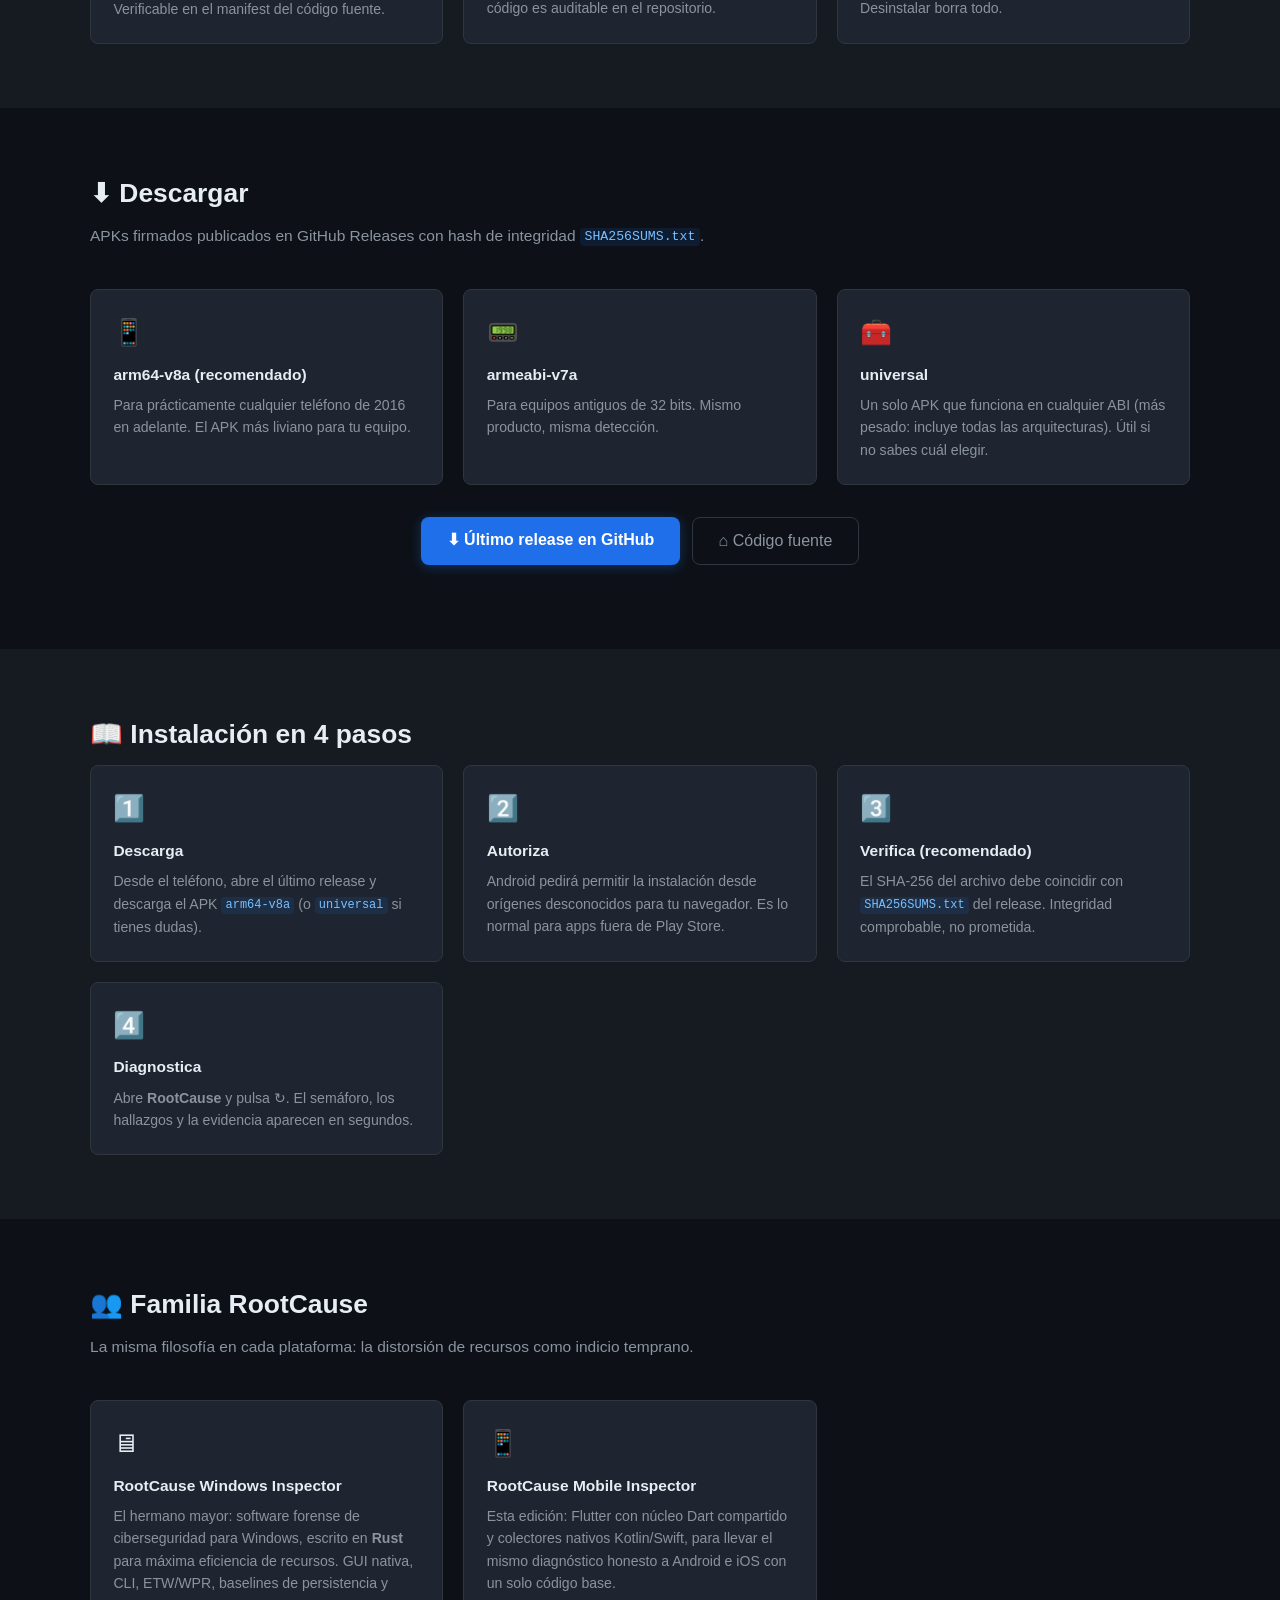
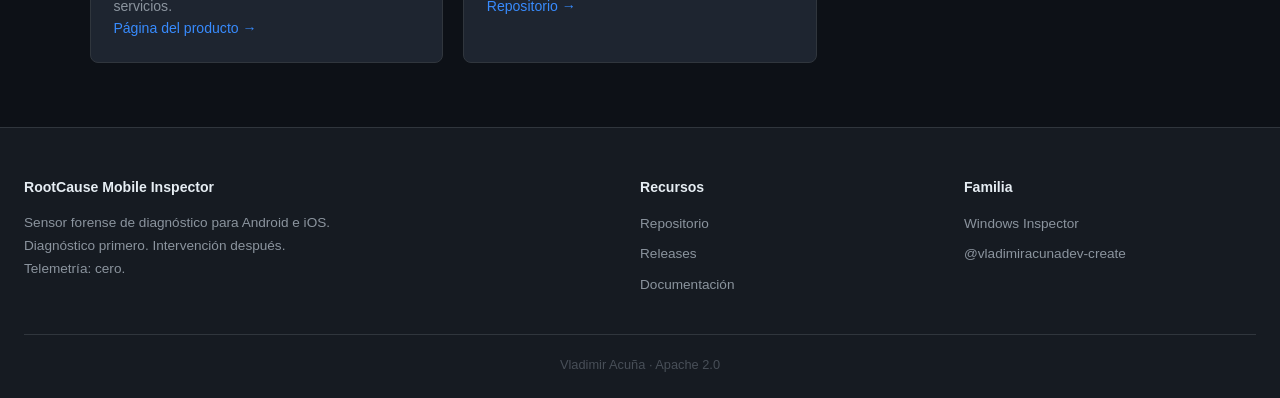
==== commit e5804fc0: "v0.5.0: evidencia de verdad — cadena de hashes, informe, backup y robustez El salto de "sensor con f" ====
--- a/landing/index.html
+++ b/landing/index.html
@@ -31,7 +31,7 @@
       <nav class="nav-links">
         <a href="#features">Características</a>
         <a href="#honesty">Honestidad</a>
-        <a href="#privacy">Privacidad</a>
+        <a href="privacidad.html">Privacidad</a>
         <a href="#install">Instalación</a>
         <a href="#family">Familia</a>
         <a href="#download" class="btn-nav">Descargar APK</a>
@@ -65,7 +65,7 @@
         <img src="https://img.shields.io/badge/Flutter-3.44-blue.svg" alt="Flutter 3.44" />
         <img src="https://img.shields.io/badge/platform-Android%208%2B%20%7C%20iOS%2013%2B-lightgrey.svg" alt="Android 8+ / iOS 13+" />
         <img src="https://img.shields.io/badge/License-Apache%202.0-blue.svg" alt="Apache 2.0" />
-        <img src="https://img.shields.io/badge/versión-0.4.0-brightgreen.svg" alt="v0.4.0" />
+        <img src="https://img.shields.io/badge/versión-0.5.0-brightgreen.svg" alt="v0.5.0" />
         <img src="https://img.shields.io/badge/telemetría-cero-success.svg" alt="Telemetría cero" />
       </div>
 
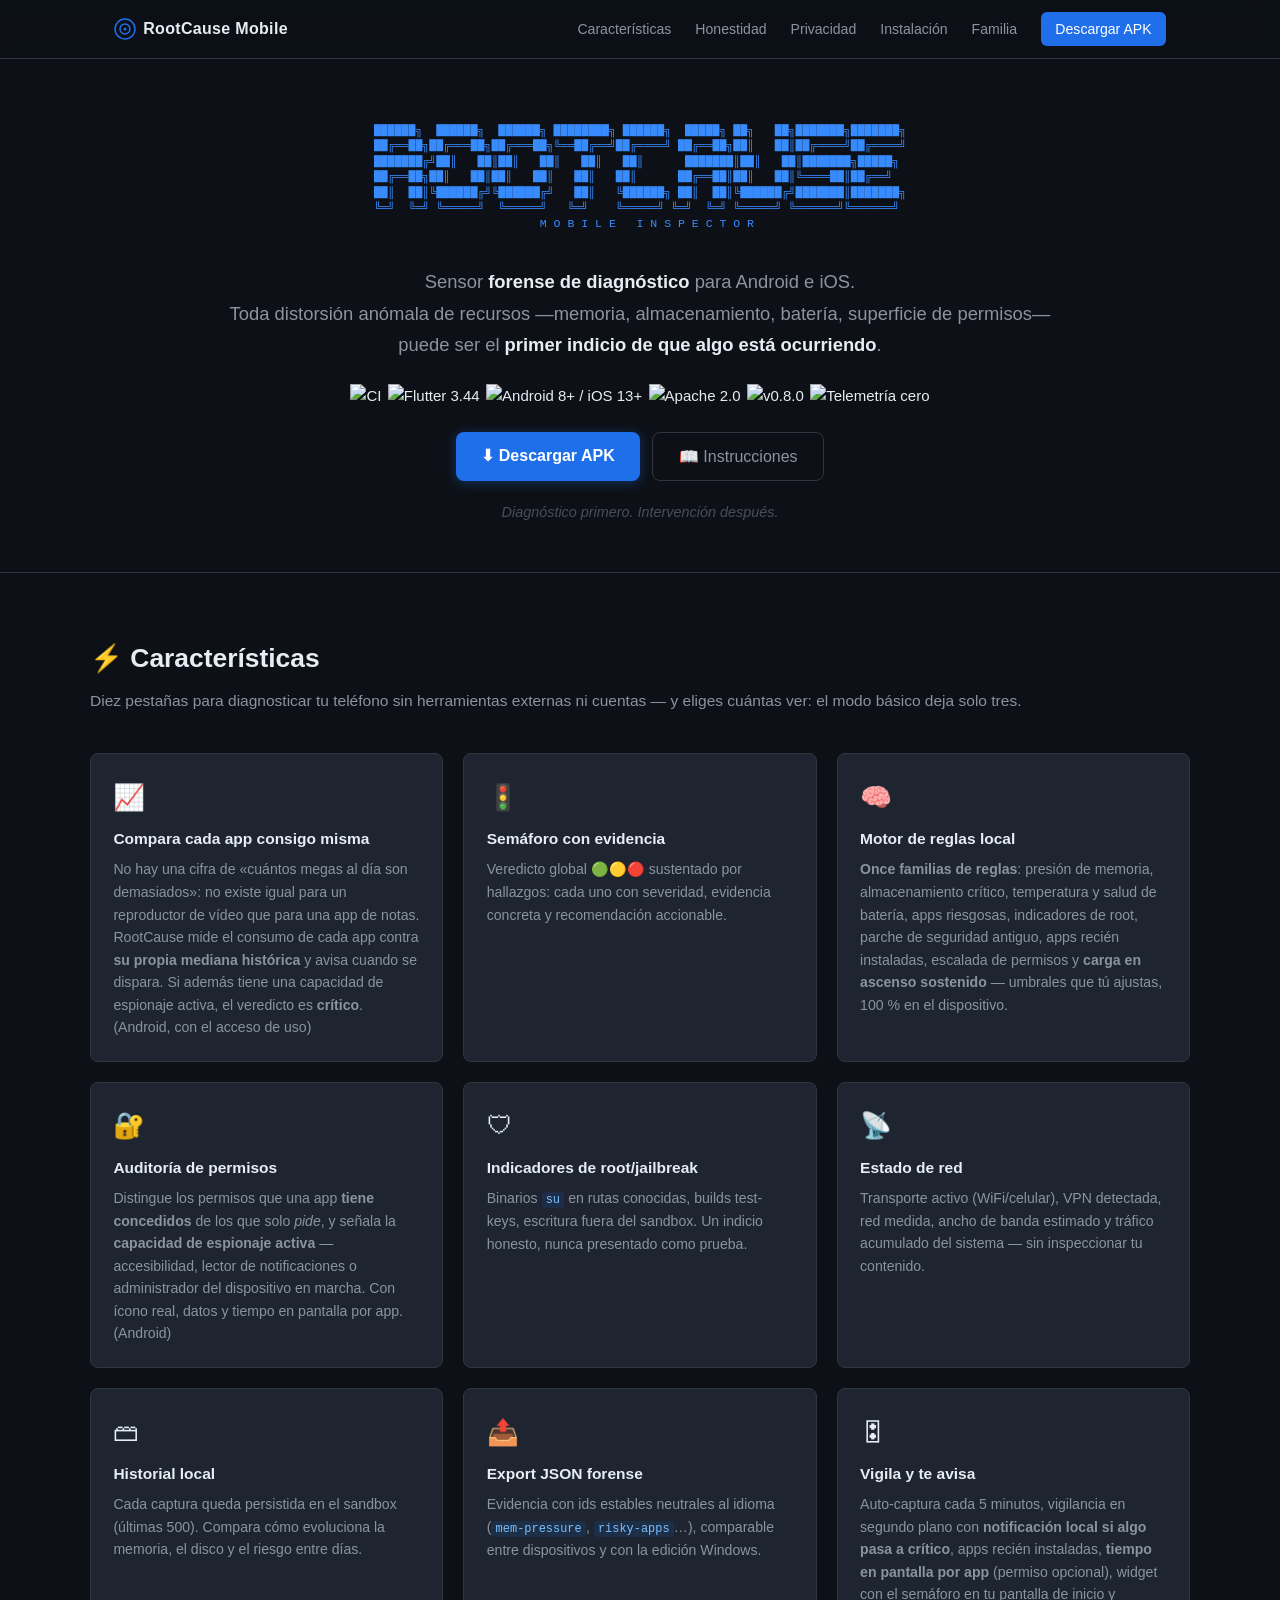
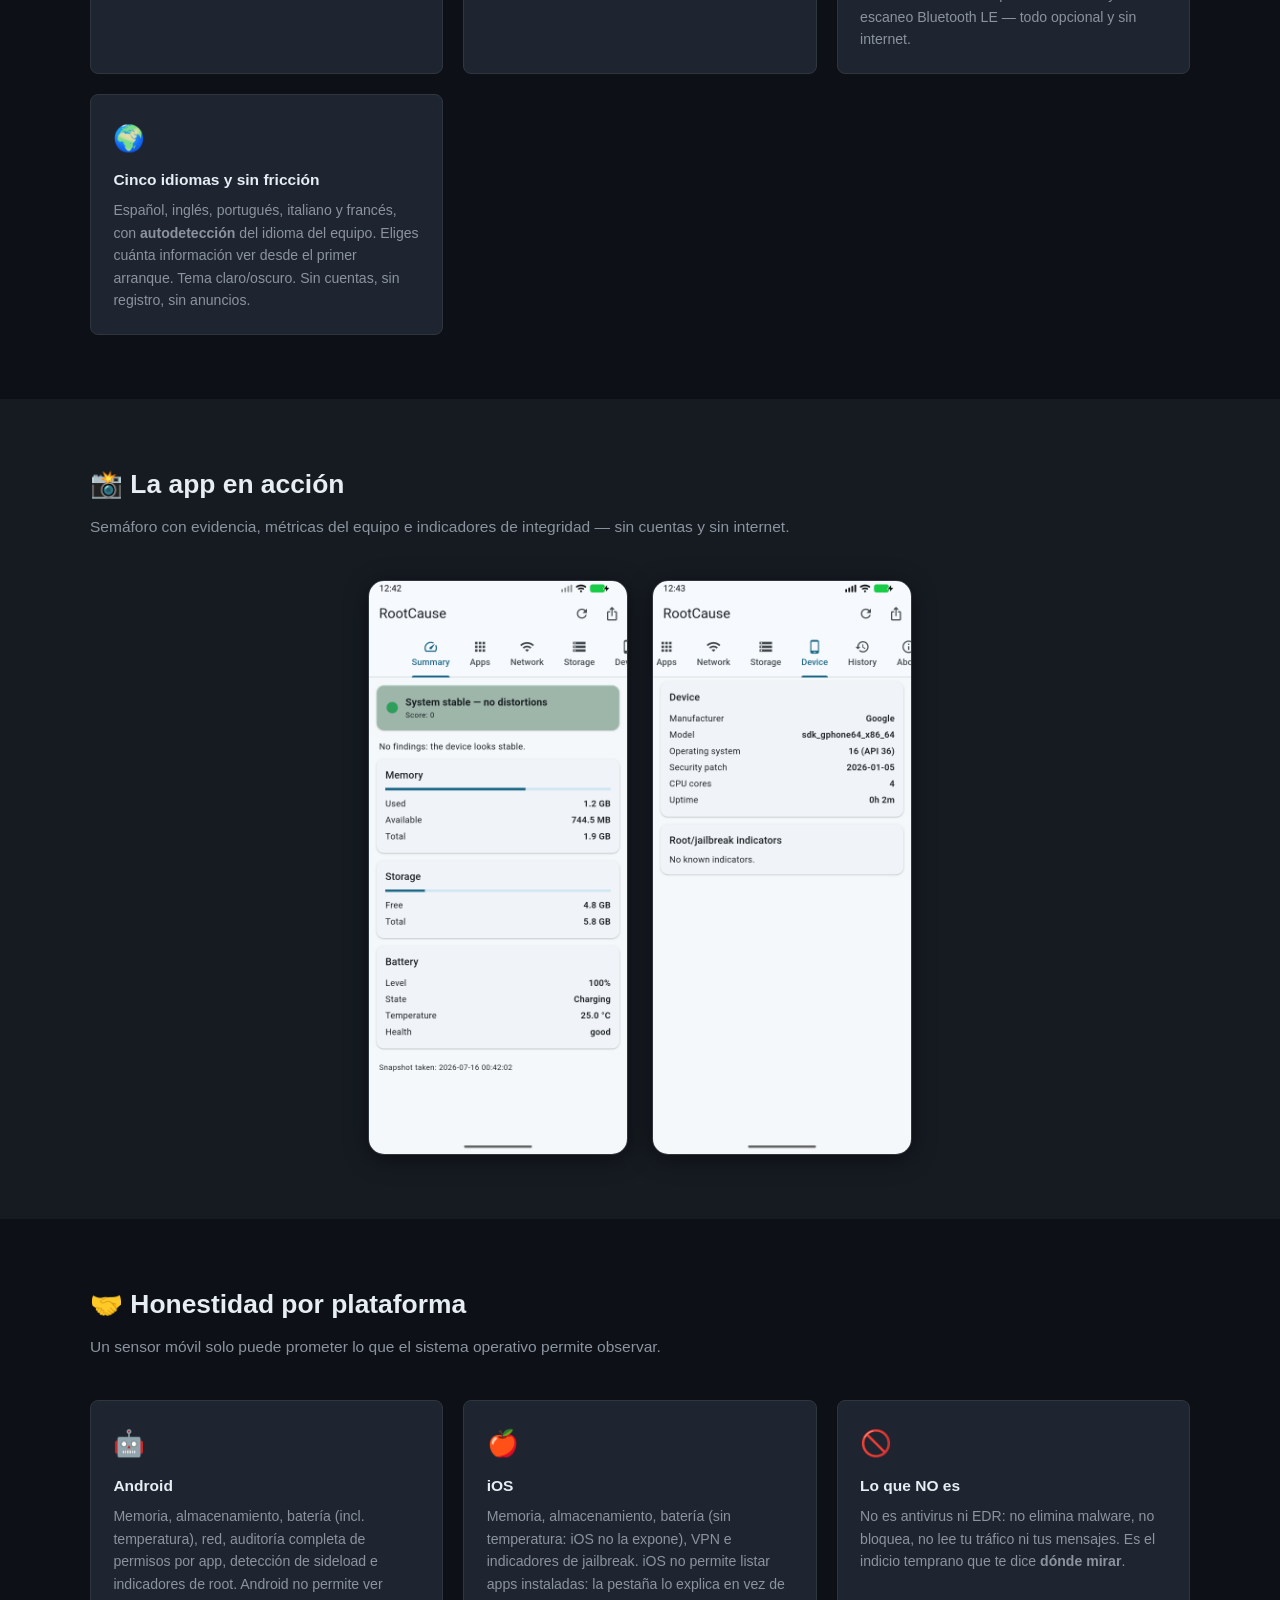
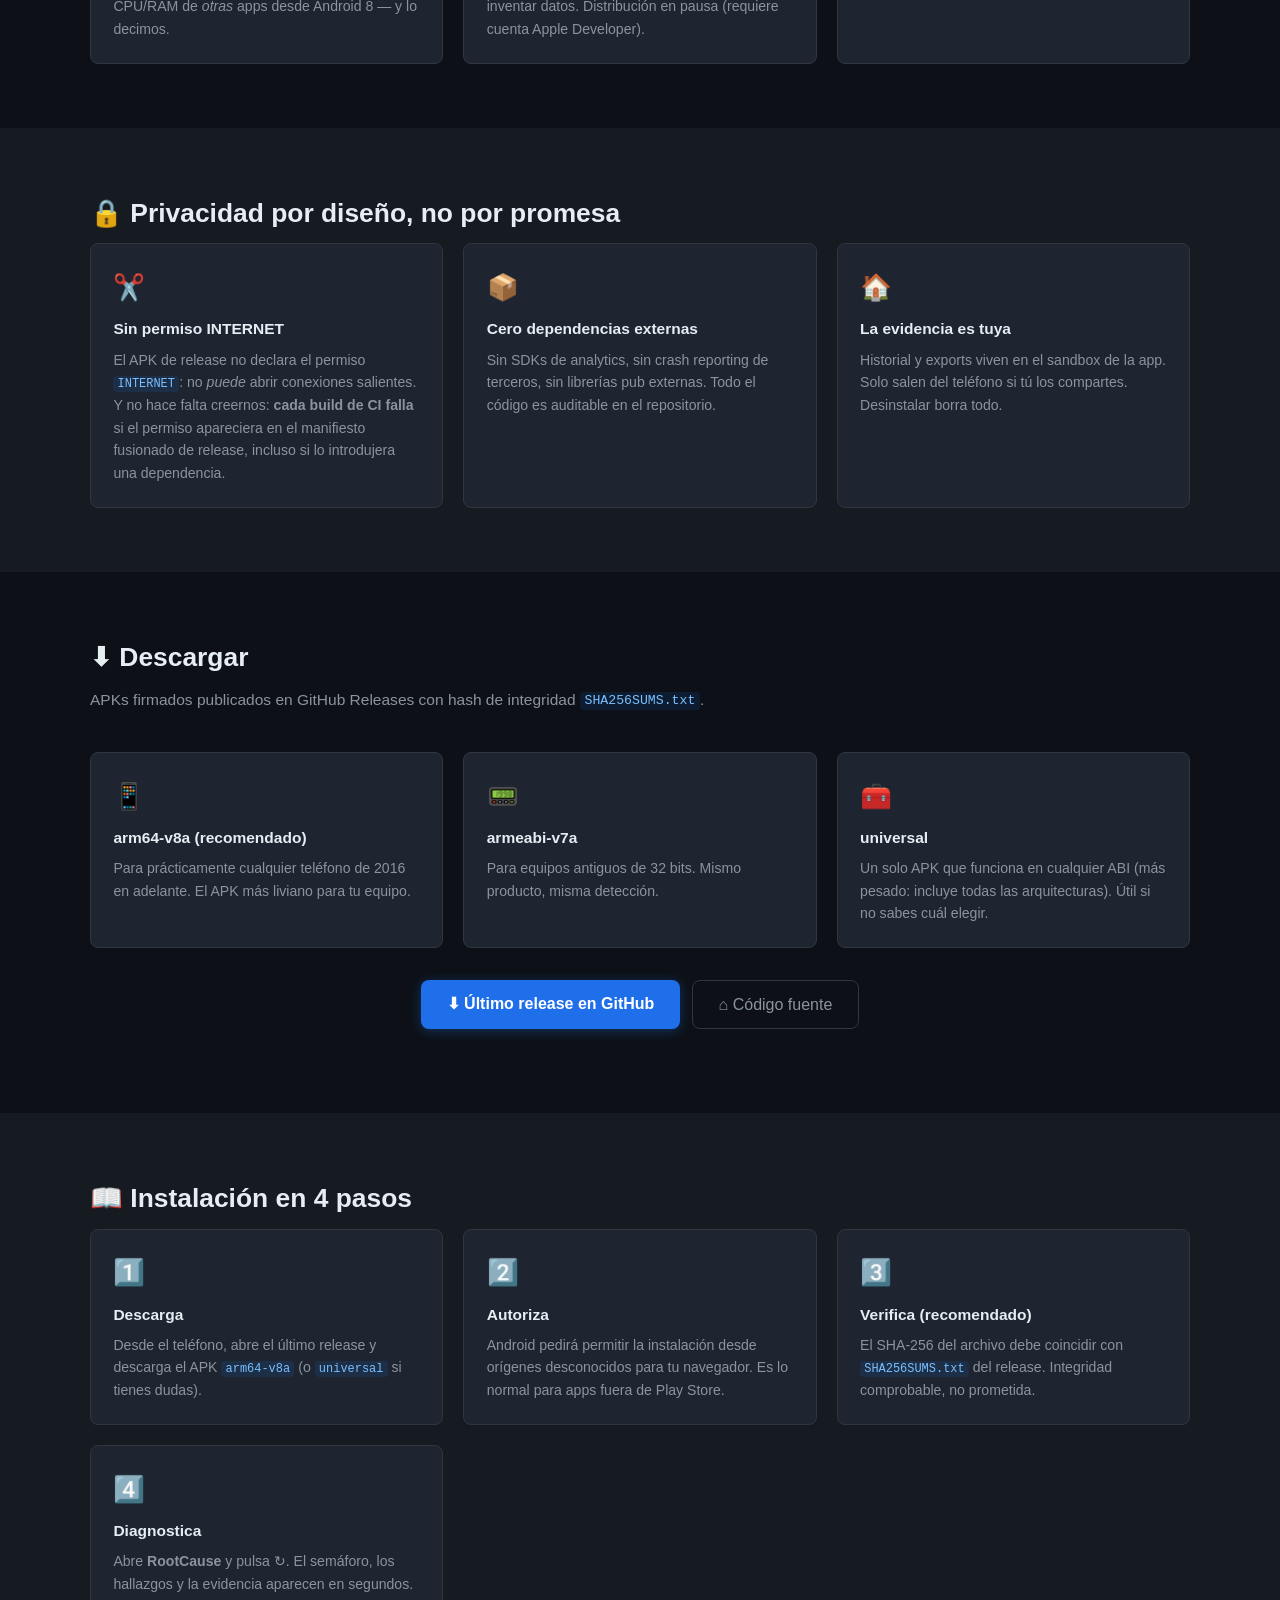
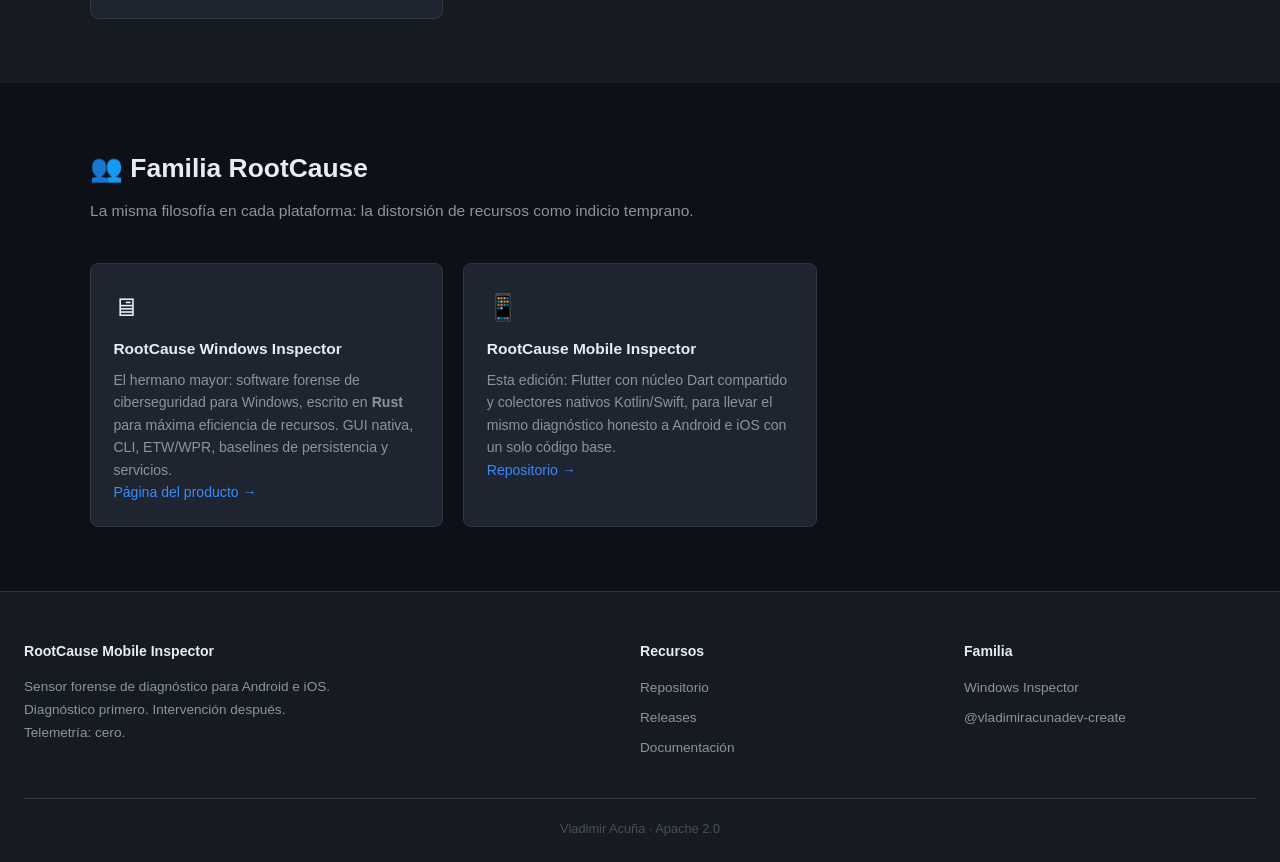
==== commit bba631d7: "Coherencia: LICENSE verbatim, landing al día y About de GitHub El LICENSE no era Apache 2.0 El archi" ====
--- a/landing/index.html
+++ b/landing/index.html
@@ -65,7 +65,7 @@
         <img src="https://img.shields.io/badge/Flutter-3.44-blue.svg" alt="Flutter 3.44" />
         <img src="https://img.shields.io/badge/platform-Android%208%2B%20%7C%20iOS%2013%2B-lightgrey.svg" alt="Android 8+ / iOS 13+" />
         <img src="https://img.shields.io/badge/License-Apache%202.0-blue.svg" alt="Apache 2.0" />
-        <img src="https://img.shields.io/badge/versión-0.5.0-brightgreen.svg" alt="v0.5.0" />
+        <img src="https://img.shields.io/badge/versión-0.8.0-brightgreen.svg" alt="v0.8.0" />
         <img src="https://img.shields.io/badge/telemetría-cero-success.svg" alt="Telemetría cero" />
       </div>
 
@@ -82,9 +82,18 @@
   <section id="features" class="section">
     <div class="container">
       <h2 class="section-title">⚡ Características</h2>
-      <p class="section-sub">Nueve pestañas para diagnosticar tu teléfono sin herramientas externas ni cuentas.</p>
-
-      <div class="feature-grid">
+      <p class="section-sub">Diez pestañas para diagnosticar tu teléfono sin herramientas externas ni cuentas — y eliges cuántas ver: el modo básico deja solo tres.</p>
+
+      <div class="feature-grid">
+
+        <div class="feature-card">
+          <div class="feature-icon">📈</div>
+          <h3>Compara cada app consigo misma</h3>
+          <p>No hay una cifra de «cuántos megas al día son demasiados»: no existe igual para un reproductor de vídeo
+            que para una app de notas. RootCause mide el consumo de cada app contra <strong>su propia mediana
+            histórica</strong> y avisa cuando se dispara. Si además tiene una capacidad de espionaje activa,
+            el veredicto es <strong>crítico</strong>. (Android, con el acceso de uso)</p>
+        </div>
 
         <div class="feature-card">
           <div class="feature-icon">🚦</div>
@@ -96,15 +105,18 @@
         <div class="feature-card">
           <div class="feature-icon">🧠</div>
           <h3>Motor de reglas local</h3>
-          <p>Presión de memoria, almacenamiento crítico, temperatura y salud de batería, apps riesgosas, indicadores
-            de root y <strong>carga en ascenso sostenido</strong> — umbrales que tú ajustas, 100 % en el dispositivo.</p>
+          <p><strong>Once familias de reglas</strong>: presión de memoria, almacenamiento crítico, temperatura y salud
+            de batería, apps riesgosas, indicadores de root, parche de seguridad antiguo, apps recién instaladas,
+            escalada de permisos y <strong>carga en ascenso sostenido</strong> — umbrales que tú ajustas,
+            100 % en el dispositivo.</p>
         </div>
 
         <div class="feature-card">
           <div class="feature-icon">🔐</div>
           <h3>Auditoría de permisos</h3>
-          <p>Puntaje de riesgo por app según los permisos peligrosos que <em>solicita</em>: cámara, micrófono, SMS,
-            ubicación, overlay, instalación de paquetes y sideload. (Android)</p>
+          <p>Distingue los permisos que una app <strong>tiene concedidos</strong> de los que solo <em>pide</em>, y
+            señala la <strong>capacidad de espionaje activa</strong> — accesibilidad, lector de notificaciones o
+            administrador del dispositivo en marcha. Con ícono real, datos y tiempo en pantalla por app. (Android)</p>
         </div>
 
         <div class="feature-card">
@@ -146,8 +158,10 @@
 
         <div class="feature-card">
           <div class="feature-icon">🌍</div>
-          <h3>Bilingüe y sin fricción</h3>
-          <p>Español por defecto e inglés a un toque desde la barra. Tema claro/oscuro. Sin cuentas, sin registro, sin anuncios.</p>
+          <h3>Cinco idiomas y sin fricción</h3>
+          <p>Español, inglés, portugués, italiano y francés, con <strong>autodetección</strong> del idioma del equipo.
+            Eliges cuánta información ver desde el primer arranque. Tema claro/oscuro. Sin cuentas, sin registro,
+            sin anuncios.</p>
         </div>
 
       </div>
@@ -210,7 +224,8 @@
           <div class="feature-icon">✂️</div>
           <h3>Sin permiso INTERNET</h3>
           <p>El APK de release no declara el permiso <code>INTERNET</code>: no <em>puede</em> abrir conexiones
-            salientes. Verificable en el manifest del código fuente.</p>
+            salientes. Y no hace falta creernos: <strong>cada build de CI falla</strong> si el permiso apareciera en
+            el manifiesto fusionado de release, incluso si lo introdujera una dependencia.</p>
         </div>
         <div class="feature-card">
           <div class="feature-icon">📦</div>
